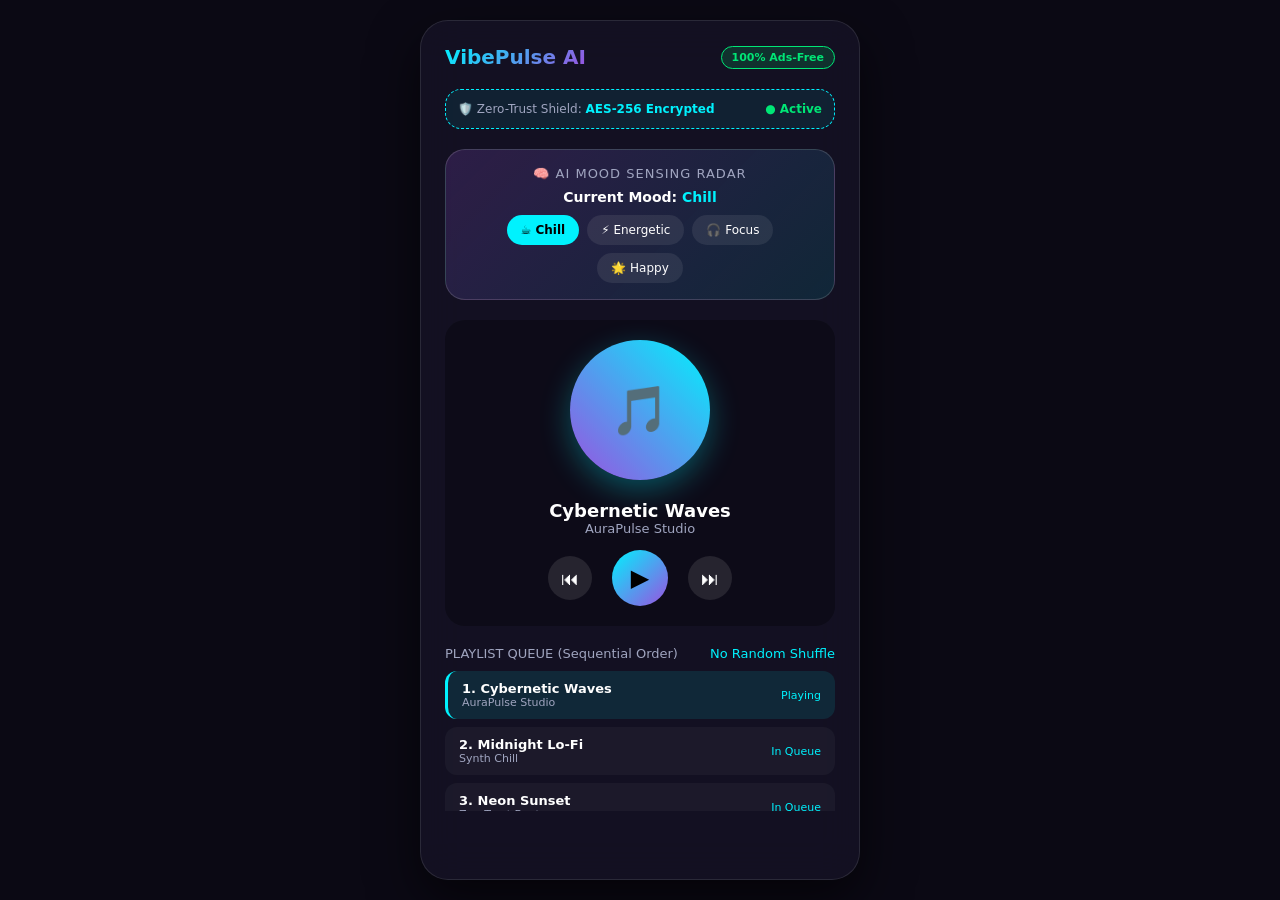
==== 03_vibepulse-ai/index.html @ c76ff44a "Add files via upload" ====
<!DOCTYPE html>
<html lang="en">
<head>
  <meta charset="UTF-8">
  <meta name="viewport" content="width=device-width, initial-scale=1.0">
  <title>VibePulse AI — Secure Ad-Free Music</title>
  <style>
    :root {
      --bg: #0b0914;
      --card-bg: rgba(23, 20, 41, 0.7);
      --primary: #00f2fe;
      --secondary: #9b51e0;
      --text: #ffffff;
      --text-dim: #a0a5c0;
      --accent-green: #00e676;
    }

    * { box-sizing: border-box; margin: 0; padding: 0; font-family: 'Segoe UI', system-ui, sans-serif; }
    body { background: var(--bg); color: var(--text); display: flex; justify-content: center; min-height: 100vh; padding: 20px; }
    
    .app-container {
      width: 100%; max-width: 440px; background: var(--card-bg);
      backdrop-filter: blur(20px); border: 1px solid rgba(255,255,255,0.1);
      border-radius: 28px; padding: 24px; box-shadow: 0 20px 50px rgba(0,0,0,0.6);
      display: flex; flex-direction: column; gap: 20px; position: relative; overflow: hidden;
    }

    .header { display: flex; justify-content: space-between; align-items: center; }
    .brand { font-size: 20px; font-weight: 800; background: linear-gradient(135deg, var(--primary), var(--secondary)); -webkit-background-clip: text; -webkit-text-fill-color: transparent; }
    .badge { background: rgba(0, 230, 118, 0.15); color: var(--accent-green); border: 1px solid var(--accent-green); padding: 4px 10px; border-radius: 12px; font-size: 11px; font-weight: 600; }

    /* Security Dashboard Banner */
    .sec-shield {
      background: rgba(0, 242, 254, 0.08); border: 1px dashed var(--primary);
      border-radius: 16px; padding: 12px; font-size: 12px; color: var(--text-dim);
      display: flex; align-items: center; justify-content: space-between;
    }
    .sec-shield strong { color: var(--primary); }

    /* AI Mood Radar Card */
    .mood-card {
      background: linear-gradient(135deg, rgba(155, 81, 224, 0.2), rgba(0, 242, 254, 0.1));
      border: 1px solid rgba(255,255,255,0.15); border-radius: 20px; padding: 16px; text-align: center;
    }
    .mood-title { font-size: 13px; color: var(--text-dim); margin-bottom: 8px; text-transform: uppercase; letter-spacing: 1px; }
    .mood-selector { display: flex; justify-content: center; gap: 8px; flex-wrap: wrap; margin-top: 10px; }
    .btn-mood {
      background: rgba(255,255,255,0.08); border: none; color: var(--text);
      padding: 8px 14px; border-radius: 20px; font-size: 12px; cursor: pointer; transition: 0.3s;
    }
    .btn-mood:hover, .btn-mood.active { background: var(--primary); color: #000; font-weight: 700; }

    /* Player Visualizer */
    .player-card {
      background: rgba(0,0,0,0.3); border-radius: 20px; padding: 20px;
      display: flex; flex-direction: column; align-items: center; gap: 14px;
    }
    .album-art {
      width: 140px; height: 140px; border-radius: 50%; background: linear-gradient(45deg, var(--secondary), var(--primary));
      box-shadow: 0 10px 30px rgba(0, 242, 254, 0.3); display: flex; align-items: center; justify-content: center; font-size: 48px;
      animation: spin 12s linear infinite paused;
    }
    .album-art.playing { animation-play-state: running; }
    @keyframes spin { 100% { transform: rotate(360deg); } }

    .song-title { font-size: 18px; font-weight: 700; margin-top: 6px; }
    .artist-name { font-size: 13px; color: var(--text-dim); }

    /* Controls */
    .controls { display: flex; align-items: center; gap: 20px; }
    .btn-control {
      background: rgba(255,255,255,0.1); border: none; color: white;
      width: 44px; height: 44px; border-radius: 50%; font-size: 18px; cursor: pointer; display: flex; align-items: center; justify-content: center;
    }
    .btn-play { width: 56px; height: 56px; background: linear-gradient(135deg, var(--primary), var(--secondary)); font-size: 24px; color: #000; font-weight: bold; }

    /* Queue List */
    .queue-section { width: 100%; }
    .queue-header { font-size: 13px; color: var(--text-dim); margin-bottom: 10px; display: flex; justify-content: space-between; }
    .queue-list { display: flex; flex-direction: column; gap: 8px; max-height: 140px; overflow-y: auto; }
    .queue-item {
      display: flex; justify-content: space-between; align-items: center;
      background: rgba(255,255,255,0.04); padding: 10px 14px; border-radius: 12px; font-size: 13px;
    }
    .queue-item.active { border-left: 3px solid var(--primary); background: rgba(0, 242, 254, 0.1); }
  </style>
</head>
<body>

  <div class="app-container">
    <!-- Header -->
    <div class="header">
      <div class="brand">VibePulse AI</div>
      <div class="badge">100% Ads-Free</div>
    </div>

    <!-- Security Shield -->
    <div class="sec-shield">
      <span>🛡️ Zero-Trust Shield: <strong>AES-256 Encrypted</strong></span>
      <span style="color: var(--accent-green); font-weight: bold;">● Active</span>
    </div>

    <!-- AI Mood Detector -->
    <div class="mood-card">
      <div class="mood-title">🧠 AI Mood Sensing Radar</div>
      <div id="mood-status" style="font-size: 14px; font-weight: 600;">Current Mood: <span style="color:var(--primary)">Chill</span></div>
      <div class="mood-selector">
        <button class="btn-mood active" onclick="setMood('Chill', 0)">☕ Chill</button>
        <button class="btn-mood" onclick="setMood('Energetic', 1)">⚡ Energetic</button>
        <button class="btn-mood" onclick="setMood('Focus', 2)">🎧 Focus</button>
        <button class="btn-mood" onclick="setMood('Happy', 3)">🌟 Happy</button>
      </div>
    </div>

    <!-- Audio Player -->
    <div class="player-card">
      <div class="album-art" id="disc">🎵</div>
      <div style="text-align: center;">
        <div class="song-title" id="song-title">Cybernetic Waves</div>
        <div class="artist-name" id="artist-name">AuraPulse Studio</div>
      </div>

      <div class="controls">
        <button class="btn-control" onclick="prevSong()">⏮</button>
        <button class="btn-control btn-play" id="play-btn" onclick="togglePlay()">▶</button>
        <button class="btn-control" onclick="nextSong()">⏭</button>
      </div>
    </div>

    <!-- Sequential Playlist Queue -->
    <div class="queue-section">
      <div class="queue-header">
        <span>PLAYLIST QUEUE (Sequential Order)</span>
        <span style="color: var(--primary)">No Random Shuffle</span>
      </div>
      <div class="queue-list" id="queue-list">
        <!-- Rendered dynamically -->
      </div>
    </div>
  </div>

  <script>
    const playlists = {
      Chill: [
        { title: "Cybernetic Waves", artist: "AuraPulse Studio", audio: "https://www.soundhelix.com/examples/mp3/SoundHelix-Song-1.mp3" },
        { title: "Midnight Lo-Fi", artist: "Synth Chill", audio: "https://www.soundhelix.com/examples/mp3/SoundHelix-Song-2.mp3" },
        { title: "Neon Sunset", artist: "ZeroTrust Beats", audio: "https://www.soundhelix.com/examples/mp3/SoundHelix-Song-3.mp3" }
      ],
      Energetic: [
        { title: "Hyperdrive Pulse", artist: "VibeCrypt EDM", audio: "https://www.soundhelix.com/examples/mp3/SoundHelix-Song-4.mp3" },
        { title: "Cyberpunk Rush", artist: "Overclock", audio: "https://www.soundhelix.com/examples/mp3/SoundHelix-Song-5.mp3" }
      ],
      Focus: [
        { title: "Deep Mindscape", artist: "Alpha Waves", audio: "https://www.soundhelix.com/examples/mp3/SoundHelix-Song-6.mp3" }
      ],
      Happy: [
        { title: "Electric Horizon", artist: "Sun Pulse", audio: "https://www.soundhelix.com/examples/mp3/SoundHelix-Song-7.mp3" }
      ]
    };

    let currentMood = 'Chill';
    let currentIndex = 0;
    let isPlaying = false;
    let audio = new Audio();

    function loadSong(index) {
      const queue = playlists[currentMood];
      if (index >= queue.length) index = 0;
      if (index < 0) index = queue.length - 1;

      currentIndex = index;
      const song = queue[currentIndex];
      document.getElementById('song-title').innerText = song.title;
      document.getElementById('artist-name').innerText = song.artist;
      audio.src = song.audio;

      renderQueue();
    }

    function togglePlay() {
      if (isPlaying) {
        audio.pause();
        document.getElementById('play-btn').innerText = '▶';
        document.getElementById('disc').classList.remove('playing');
      } else {
        audio.play();
        document.getElementById('play-btn').innerText = '⏸';
        document.getElementById('disc').classList.add('playing');
      }
      isPlaying = !isPlaying;
    }

    function nextSong() {
      loadSong(currentIndex + 1);
      if (isPlaying) audio.play();
    }

    function prevSong() {
      loadSong(currentIndex - 1);
      if (isPlaying) audio.play();
    }

    function setMood(mood, btnIndex) {
      currentMood = mood;
      document.getElementById('mood-status').innerHTML = `Current Mood: <span style="color:var(--primary)">${mood}</span>`;
      
      const buttons = document.querySelectorAll('.btn-mood');
      buttons.forEach((btn, i) => btn.classList.toggle('active', i === btnIndex));

      loadSong(0);
      if (isPlaying) audio.play();
    }

    function renderQueue() {
      const queue = playlists[currentMood];
      const container = document.getElementById('queue-list');
      container.innerHTML = queue.map((song, i) => `
        <div class="queue-item ${i === currentIndex ? 'active' : ''}" onclick="loadSong(${i}); if(isPlaying) audio.play();">
          <div>
            <strong>${i + 1}. ${song.title}</strong>
            <div style="font-size:11px; color: var(--text-dim);">${song.artist}</div>
          </div>
          <span style="font-size:11px; color: var(--primary)">${i === currentIndex ? 'Playing' : 'In Queue'}</span>
        </div>
      `).join('');
    }

    // Auto next track when current track finishes (Sequential Order)
    audio.onended = () => nextSong();

    // Initial load
    loadSong(0);
  </script>
</body>
</html>
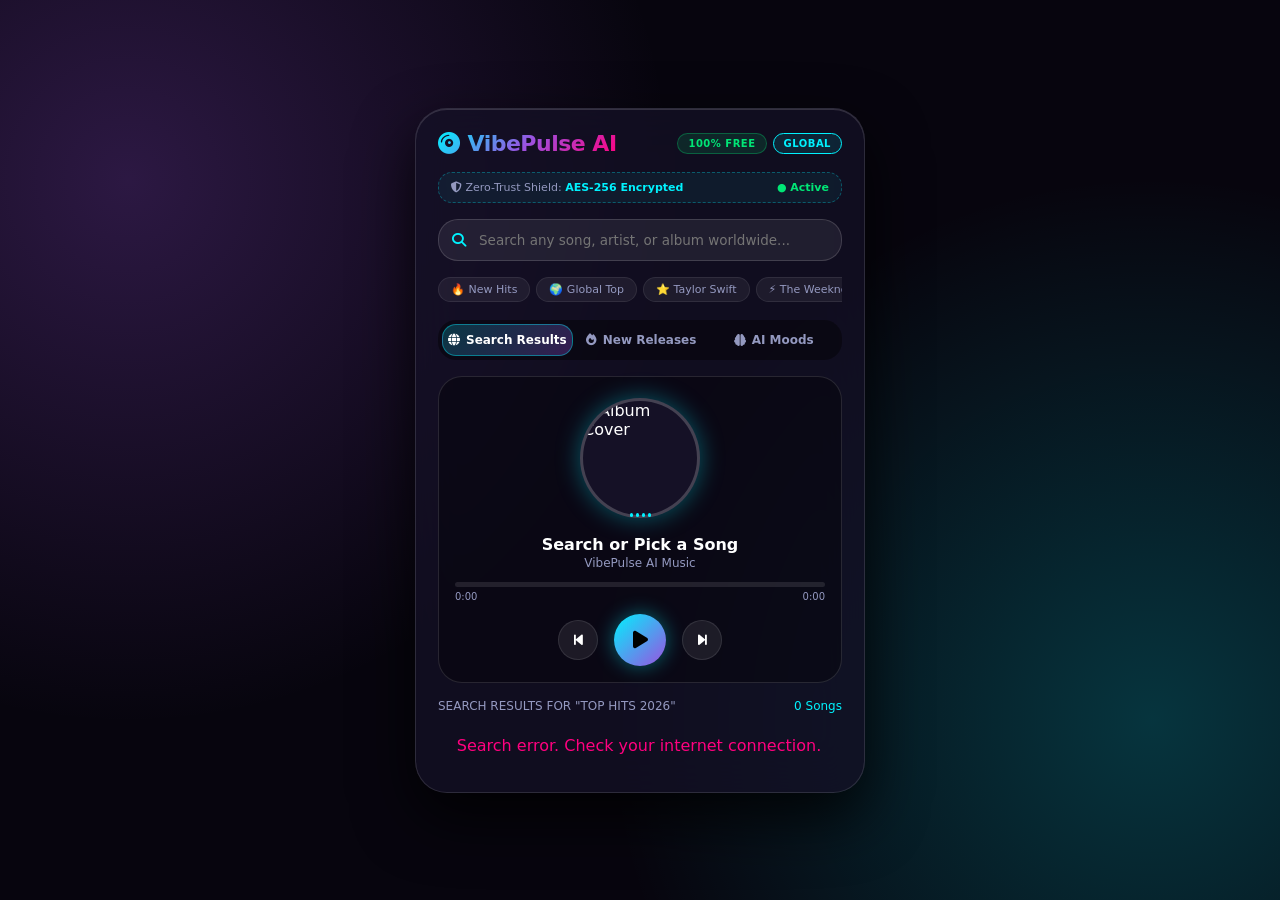
==== commit 10967520: "Add files via upload" ====
--- a/03_vibepulse-ai/index.html
+++ b/03_vibepulse-ai/index.html
@@ -3,86 +3,327 @@
 <head>
   <meta charset="UTF-8">
   <meta name="viewport" content="width=device-width, initial-scale=1.0">
-  <title>VibePulse AI — Secure Ad-Free Music</title>
+  <title>VibePulse AI — Worldwide Music & AI Moods</title>
+  <link rel="manifest" href="/manifest.json" />
+  <!-- FontAwesome Icons -->
+  <link rel="stylesheet" href="https://cdnjs.cloudflare.com/ajax/libs/font-awesome/6.4.0/css/all.min.css">
+  
   <style>
     :root {
-      --bg: #0b0914;
-      --card-bg: rgba(23, 20, 41, 0.7);
+      --bg: #07050e;
+      --card-bg: rgba(20, 16, 38, 0.75);
       --primary: #00f2fe;
       --secondary: #9b51e0;
+      --pink: #ff007f;
       --text: #ffffff;
-      --text-dim: #a0a5c0;
+      --text-dim: #9499c0;
       --accent-green: #00e676;
-    }
-
-    * { box-sizing: border-box; margin: 0; padding: 0; font-family: 'Segoe UI', system-ui, sans-serif; }
-    body { background: var(--bg); color: var(--text); display: flex; justify-content: center; min-height: 100vh; padding: 20px; }
+      --glass-border: rgba(255, 255, 255, 0.12);
+    }
+
+    * { box-sizing: border-box; margin: 0; padding: 0; font-family: 'Segoe UI', system-ui, -apple-system, sans-serif; }
     
+    body {
+      background: var(--bg);
+      background-image: 
+        radial-gradient(circle at 10% 20%, rgba(155, 81, 224, 0.25) 0%, transparent 40%),
+        radial-gradient(circle at 90% 80%, rgba(0, 242, 254, 0.2) 0%, transparent 40%);
+      color: var(--text);
+      display: flex;
+      justify-content: center;
+      align-items: center;
+      min-height: 100vh;
+      padding: 12px;
+    }
+
     .app-container {
-      width: 100%; max-width: 440px; background: var(--card-bg);
-      backdrop-filter: blur(20px); border: 1px solid rgba(255,255,255,0.1);
-      border-radius: 28px; padding: 24px; box-shadow: 0 20px 50px rgba(0,0,0,0.6);
-      display: flex; flex-direction: column; gap: 20px; position: relative; overflow: hidden;
-    }
-
+      width: 100%;
+      max-width: 450px;
+      background: var(--card-bg);
+      backdrop-filter: blur(25px);
+      -webkit-backdrop-filter: blur(25px);
+      border: 1px solid var(--glass-border);
+      border-radius: 32px;
+      padding: 22px;
+      box-shadow: 0 25px 60px rgba(0, 0, 0, 0.8), inset 0 1px 0 rgba(255,255,255,0.15);
+      display: flex;
+      flex-direction: column;
+      gap: 16px;
+      position: relative;
+      overflow: hidden;
+    }
+
+    /* Header */
     .header { display: flex; justify-content: space-between; align-items: center; }
-    .brand { font-size: 20px; font-weight: 800; background: linear-gradient(135deg, var(--primary), var(--secondary)); -webkit-background-clip: text; -webkit-text-fill-color: transparent; }
-    .badge { background: rgba(0, 230, 118, 0.15); color: var(--accent-green); border: 1px solid var(--accent-green); padding: 4px 10px; border-radius: 12px; font-size: 11px; font-weight: 600; }
-
-    /* Security Dashboard Banner */
+    .brand {
+      font-size: 22px;
+      font-weight: 900;
+      letter-spacing: -0.5px;
+      background: linear-gradient(135deg, var(--primary), var(--secondary), var(--pink));
+      -webkit-background-clip: text;
+      -webkit-text-fill-color: transparent;
+      display: flex;
+      align-items: center;
+      gap: 8px;
+    }
+    .badge-container { display: flex; gap: 6px; }
+    .badge {
+      background: rgba(0, 230, 118, 0.12);
+      color: var(--accent-green);
+      border: 1px solid rgba(0, 230, 118, 0.3);
+      padding: 4px 10px;
+      border-radius: 20px;
+      font-size: 10px;
+      font-weight: 700;
+      text-transform: uppercase;
+      letter-spacing: 0.5px;
+    }
+
+    /* Security Banner */
     .sec-shield {
-      background: rgba(0, 242, 254, 0.08); border: 1px dashed var(--primary);
-      border-radius: 16px; padding: 12px; font-size: 12px; color: var(--text-dim);
-      display: flex; align-items: center; justify-content: space-between;
+      background: rgba(0, 242, 254, 0.06);
+      border: 1px dashed rgba(0, 242, 254, 0.3);
+      border-radius: 14px;
+      padding: 8px 12px;
+      font-size: 11px;
+      color: var(--text-dim);
+      display: flex;
+      align-items: center;
+      justify-content: space-between;
     }
     .sec-shield strong { color: var(--primary); }
 
-    /* AI Mood Radar Card */
+    /* SEARCH BAR COMPONENT */
+    .search-box {
+      position: relative;
+      width: 100%;
+      display: flex;
+      align-items: center;
+    }
+    .search-input {
+      width: 100%;
+      background: rgba(255, 255, 255, 0.07);
+      border: 1px solid rgba(255, 255, 255, 0.15);
+      border-radius: 20px;
+      padding: 12px 42px 12px 40px;
+      color: var(--text);
+      font-size: 13.5px;
+      outline: none;
+      transition: all 0.3s ease;
+    }
+    .search-input:focus {
+      background: rgba(255, 255, 255, 0.12);
+      border-color: var(--primary);
+      box-shadow: 0 0 15px rgba(0, 242, 254, 0.3);
+    }
+    .search-icon {
+      position: absolute;
+      left: 14px;
+      color: var(--primary);
+      font-size: 14px;
+    }
+    .clear-icon {
+      position: absolute;
+      right: 14px;
+      color: var(--text-dim);
+      font-size: 14px;
+      cursor: pointer;
+      display: none;
+    }
+    .clear-icon:hover { color: var(--text); }
+
+    /* Search Quick Tags */
+    .quick-tags {
+      display: flex;
+      gap: 6px;
+      overflow-x: auto;
+      scrollbar-width: none;
+      padding-bottom: 2px;
+    }
+    .quick-tags::-webkit-scrollbar { display: none; }
+    .tag-btn {
+      background: rgba(255, 255, 255, 0.06);
+      border: 1px solid rgba(255, 255, 255, 0.08);
+      color: var(--text-dim);
+      padding: 5px 12px;
+      border-radius: 14px;
+      font-size: 11px;
+      white-space: nowrap;
+      cursor: pointer;
+      transition: 0.2s;
+    }
+    .tag-btn:hover { background: var(--secondary); color: white; }
+
+    /* Navigation Tabs */
+    .nav-tabs {
+      display: flex;
+      background: rgba(0, 0, 0, 0.4);
+      border-radius: 18px;
+      padding: 4px;
+      gap: 4px;
+    }
+    .tab-btn {
+      flex: 1;
+      padding: 8px 0;
+      border: none;
+      background: transparent;
+      color: var(--text-dim);
+      font-size: 12px;
+      font-weight: 600;
+      border-radius: 14px;
+      cursor: pointer;
+      transition: 0.3s;
+      display: flex;
+      align-items: center;
+      justify-content: center;
+      gap: 6px;
+    }
+    .tab-btn.active {
+      background: linear-gradient(135deg, rgba(0, 242, 254, 0.2), rgba(155, 81, 224, 0.3));
+      color: var(--text);
+      border: 1px solid rgba(0, 242, 254, 0.4);
+    }
+
+    /* AI Mood Card */
     .mood-card {
-      background: linear-gradient(135deg, rgba(155, 81, 224, 0.2), rgba(0, 242, 254, 0.1));
-      border: 1px solid rgba(255,255,255,0.15); border-radius: 20px; padding: 16px; text-align: center;
-    }
-    .mood-title { font-size: 13px; color: var(--text-dim); margin-bottom: 8px; text-transform: uppercase; letter-spacing: 1px; }
-    .mood-selector { display: flex; justify-content: center; gap: 8px; flex-wrap: wrap; margin-top: 10px; }
+      background: linear-gradient(135deg, rgba(155, 81, 224, 0.15), rgba(0, 242, 254, 0.08));
+      border: 1px solid var(--glass-border);
+      border-radius: 20px;
+      padding: 12px;
+      text-align: center;
+    }
+    .mood-title { font-size: 11px; color: var(--text-dim); margin-bottom: 6px; text-transform: uppercase; letter-spacing: 1px; }
+    .mood-selector { display: flex; justify-content: center; gap: 6px; flex-wrap: wrap; }
     .btn-mood {
-      background: rgba(255,255,255,0.08); border: none; color: var(--text);
-      padding: 8px 14px; border-radius: 20px; font-size: 12px; cursor: pointer; transition: 0.3s;
-    }
-    .btn-mood:hover, .btn-mood.active { background: var(--primary); color: #000; font-weight: 700; }
-
-    /* Player Visualizer */
+      background: rgba(255,255,255,0.06); border: 1px solid rgba(255,255,255,0.08); color: var(--text);
+      padding: 6px 12px; border-radius: 16px; font-size: 11px; cursor: pointer; transition: 0.3s;
+    }
+    .btn-mood.active { background: var(--primary); color: #000; font-weight: 700; box-shadow: 0 0 12px rgba(0, 242, 254, 0.4); }
+
+    /* Player Card GUI */
     .player-card {
-      background: rgba(0,0,0,0.3); border-radius: 20px; padding: 20px;
-      display: flex; flex-direction: column; align-items: center; gap: 14px;
+      background: rgba(0,0,0,0.35);
+      border: 1px solid var(--glass-border);
+      border-radius: 24px;
+      padding: 16px;
+      display: flex;
+      flex-direction: column;
+      align-items: center;
+      gap: 12px;
+      position: relative;
+    }
+    .album-art-container {
+      position: relative;
+      width: 130px;
+      height: 130px;
+      display: flex;
+      align-items: center;
+      justify-content: center;
     }
     .album-art {
-      width: 140px; height: 140px; border-radius: 50%; background: linear-gradient(45deg, var(--secondary), var(--primary));
-      box-shadow: 0 10px 30px rgba(0, 242, 254, 0.3); display: flex; align-items: center; justify-content: center; font-size: 48px;
-      animation: spin 12s linear infinite paused;
+      width: 120px;
+      height: 120px;
+      border-radius: 50%;
+      object-fit: cover;
+      box-shadow: 0 0 25px rgba(0, 242, 254, 0.35);
+      border: 3px solid rgba(255, 255, 255, 0.2);
+      animation: spin 16s linear infinite paused;
+      background: #151126;
     }
     .album-art.playing { animation-play-state: running; }
     @keyframes spin { 100% { transform: rotate(360deg); } }
 
-    .song-title { font-size: 18px; font-weight: 700; margin-top: 6px; }
-    .artist-name { font-size: 13px; color: var(--text-dim); }
+    /* Audio Visualizer Waves */
+    .sound-wave {
+      display: flex;
+      align-items: flex-end;
+      gap: 3px;
+      height: 16px;
+      position: absolute;
+      bottom: 6px;
+    }
+    .bar {
+      width: 3px;
+      background: var(--primary);
+      border-radius: 3px;
+      height: 4px;
+      transition: height 0.2s;
+    }
+    .playing .bar { animation: wave 0.8s ease-in-out infinite alternate; }
+    .playing .bar:nth-child(2) { animation-delay: 0.2s; }
+    .playing .bar:nth-child(3) { animation-delay: 0.4s; }
+    .playing .bar:nth-child(4) { animation-delay: 0.1s; }
+    @keyframes wave { 0% { height: 4px; } 100% { height: 16px; } }
+
+    .song-details { text-align: center; width: 100%; }
+    .song-title { font-size: 16px; font-weight: 700; white-space: nowrap; overflow: hidden; text-overflow: ellipsis; max-width: 320px; margin: 0 auto; }
+    .artist-name { font-size: 12px; color: var(--text-dim); margin-top: 2px; }
+
+    /* Progress Bar (Scrubber) */
+    .progress-container {
+      width: 100%;
+      display: flex;
+      flex-direction: column;
+      gap: 4px;
+    }
+    .progress-bar-bg {
+      width: 100%;
+      height: 5px;
+      background: rgba(255, 255, 255, 0.1);
+      border-radius: 10px;
+      cursor: pointer;
+      position: relative;
+      overflow: hidden;
+    }
+    .progress-bar-fill {
+      height: 100%;
+      width: 0%;
+      background: linear-gradient(90deg, var(--primary), var(--secondary));
+      border-radius: 10px;
+      transition: width 0.1s linear;
+    }
+    .time-stamps {
+      display: flex;
+      justify-content: space-between;
+      font-size: 10px;
+      color: var(--text-dim);
+    }
 
     /* Controls */
-    .controls { display: flex; align-items: center; gap: 20px; }
+    .controls { display: flex; align-items: center; gap: 16px; }
     .btn-control {
-      background: rgba(255,255,255,0.1); border: none; color: white;
-      width: 44px; height: 44px; border-radius: 50%; font-size: 18px; cursor: pointer; display: flex; align-items: center; justify-content: center;
-    }
-    .btn-play { width: 56px; height: 56px; background: linear-gradient(135deg, var(--primary), var(--secondary)); font-size: 24px; color: #000; font-weight: bold; }
-
-    /* Queue List */
-    .queue-section { width: 100%; }
-    .queue-header { font-size: 13px; color: var(--text-dim); margin-bottom: 10px; display: flex; justify-content: space-between; }
-    .queue-list { display: flex; flex-direction: column; gap: 8px; max-height: 140px; overflow-y: auto; }
-    .queue-item {
-      display: flex; justify-content: space-between; align-items: center;
-      background: rgba(255,255,255,0.04); padding: 10px 14px; border-radius: 12px; font-size: 13px;
-    }
-    .queue-item.active { border-left: 3px solid var(--primary); background: rgba(0, 242, 254, 0.1); }
+      background: rgba(255,255,255,0.08); border: 1px solid rgba(255,255,255,0.1); color: white;
+      width: 40px; height: 40px; border-radius: 50%; font-size: 14px; cursor: pointer;
+      display: flex; align-items: center; justify-content: center; transition: 0.2s;
+    }
+    .btn-control:hover { background: rgba(255,255,255,0.2); transform: scale(1.05); }
+    .btn-play {
+      width: 52px; height: 52px;
+      background: linear-gradient(135deg, var(--primary), var(--secondary));
+      font-size: 20px; color: #000; border: none;
+      box-shadow: 0 0 20px rgba(0, 242, 254, 0.4);
+    }
+
+    /* Track List / Search Results */
+    .track-section { width: 100%; }
+    .section-title { font-size: 12px; color: var(--text-dim); margin-bottom: 8px; display: flex; justify-content: space-between; align-items: center; }
+    .track-list { display: flex; flex-direction: column; gap: 8px; max-height: 180px; overflow-y: auto; padding-right: 2px; }
+    .track-list::-webkit-scrollbar { width: 4px; }
+    .track-list::-webkit-scrollbar-thumb { background: rgba(255,255,255,0.2); border-radius: 4px; }
+    
+    .track-item {
+      display: flex; align-items: center; gap: 10px;
+      background: rgba(255,255,255,0.04); border: 1px solid rgba(255,255,255,0.05);
+      padding: 8px 12px; border-radius: 14px; font-size: 12px; cursor: pointer; transition: 0.2s;
+    }
+    .track-item:hover { background: rgba(255,255,255,0.08); border-color: rgba(0, 242, 254, 0.3); }
+    .track-item.active { border-left: 3px solid var(--primary); background: rgba(0, 242, 254, 0.12); }
+    .track-thumb { width: 36px; height: 36px; border-radius: 8px; object-fit: cover; }
+    .track-info { flex: 1; overflow: hidden; }
+    .track-name { font-weight: 600; white-space: nowrap; overflow: hidden; text-overflow: ellipsis; color: var(--text); }
+    .track-artist { font-size: 10px; color: var(--text-dim); white-space: nowrap; overflow: hidden; text-overflow: ellipsis; }
+
+    .loading-spinner { text-align: center; padding: 20px; color: var(--primary); font-size: 13px; }
   </style>
 </head>
 <body>
@@ -90,20 +331,47 @@
   <div class="app-container">
     <!-- Header -->
     <div class="header">
-      <div class="brand">VibePulse AI</div>
-      <div class="badge">100% Ads-Free</div>
-    </div>
-
-    <!-- Security Shield -->
+      <div class="brand">
+        <i class="fa-solid fa-compact-disc fa-spin" style="--fa-animation-duration: 8s;"></i> VibePulse AI
+      </div>
+      <div class="badge-container">
+        <div class="badge">100% Free</div>
+        <div class="badge" style="color: var(--primary); border-color: var(--primary); background: rgba(0,242,254,0.1);">Global</div>
+      </div>
+    </div>
+
+    <!-- Security Banner -->
     <div class="sec-shield">
-      <span>🛡️ Zero-Trust Shield: <strong>AES-256 Encrypted</strong></span>
+      <span><i class="fa-solid fa-shield-halved"></i> Zero-Trust Shield: <strong>AES-256 Encrypted</strong></span>
       <span style="color: var(--accent-green); font-weight: bold;">● Active</span>
     </div>
 
-    <!-- AI Mood Detector -->
-    <div class="mood-card">
-      <div class="mood-title">🧠 AI Mood Sensing Radar</div>
-      <div id="mood-status" style="font-size: 14px; font-weight: 600;">Current Mood: <span style="color:var(--primary)">Chill</span></div>
+    <!-- Live Search Input -->
+    <div class="search-box">
+      <i class="fa-solid fa-magnifying-glass search-icon"></i>
+      <input type="text" id="search-input" class="search-input" placeholder="Search any song, artist, or album worldwide..." onkeyup="handleSearchKey(event)">
+      <i class="fa-solid fa-xmark clear-icon" id="clear-search" onclick="clearSearch()"></i>
+    </div>
+
+    <!-- Quick Tags -->
+    <div class="quick-tags">
+      <button class="tag-btn" onclick="quickSearch('Top Hits 2026')">🔥 New Hits</button>
+      <button class="tag-btn" onclick="quickSearch('Global Billboard Trending')">🌍 Global Top</button>
+      <button class="tag-btn" onclick="quickSearch('Taylor Swift')">⭐ Taylor Swift</button>
+      <button class="tag-btn" onclick="quickSearch('The Weeknd')">⚡ The Weeknd</button>
+      <button class="tag-btn" onclick="quickSearch('Lo-Fi Beats')">🎧 Lo-Fi Chill</button>
+    </div>
+
+    <!-- Nav Tabs -->
+    <div class="nav-tabs">
+      <button class="tab-btn active" id="tab-search" onclick="switchTab('search')"><i class="fa-solid fa-globe"></i> Search Results</button>
+      <button class="tab-btn" id="tab-new" onclick="switchTab('new')"><i class="fa-solid fa-fire"></i> New Releases</button>
+      <button class="tab-btn" id="tab-mood" onclick="switchTab('mood')"><i class="fa-solid fa-brain"></i> AI Moods</button>
+    </div>
+
+    <!-- AI Mood Radar (Shown under AI Moods tab) -->
+    <div class="mood-card" id="mood-card" style="display: none;">
+      <div class="mood-title">AI Mood Radar</div>
       <div class="mood-selector">
         <button class="btn-mood active" onclick="setMood('Chill', 0)">☕ Chill</button>
         <button class="btn-mood" onclick="setMood('Energetic', 1)">⚡ Energetic</button>
@@ -112,124 +380,282 @@
       </div>
     </div>
 
-    <!-- Audio Player -->
+    <!-- Audio Player GUI -->
     <div class="player-card">
-      <div class="album-art" id="disc">🎵</div>
-      <div style="text-align: center;">
-        <div class="song-title" id="song-title">Cybernetic Waves</div>
-        <div class="artist-name" id="artist-name">AuraPulse Studio</div>
-      </div>
-
+      <div class="album-art-container">
+        <img src="https://cdn-icons-png.flaticon.com/512/3844/3844724.png" id="album-cover" class="album-art" alt="Album Cover">
+        <div class="sound-wave" id="visualizer">
+          <div class="bar"></div>
+          <div class="bar"></div>
+          <div class="bar"></div>
+          <div class="bar"></div>
+        </div>
+      </div>
+
+      <div class="song-details">
+        <div class="song-title" id="song-title">Search or Pick a Song</div>
+        <div class="artist-name" id="artist-name">VibePulse AI Music</div>
+      </div>
+
+      <!-- Scrubber -->
+      <div class="progress-container">
+        <div class="progress-bar-bg" onclick="seekAudio(event)">
+          <div class="progress-bar-fill" id="progress-fill"></div>
+        </div>
+        <div class="time-stamps">
+          <span id="current-time">0:00</span>
+          <span id="total-duration">0:00</span>
+        </div>
+      </div>
+
+      <!-- Control Buttons -->
       <div class="controls">
-        <button class="btn-control" onclick="prevSong()">⏮</button>
-        <button class="btn-control btn-play" id="play-btn" onclick="togglePlay()">▶</button>
-        <button class="btn-control" onclick="nextSong()">⏭</button>
-      </div>
-    </div>
-
-    <!-- Sequential Playlist Queue -->
-    <div class="queue-section">
-      <div class="queue-header">
-        <span>PLAYLIST QUEUE (Sequential Order)</span>
-        <span style="color: var(--primary)">No Random Shuffle</span>
-      </div>
-      <div class="queue-list" id="queue-list">
-        <!-- Rendered dynamically -->
-      </div>
-    </div>
+        <button class="btn-control" onclick="prevSong()"><i class="fa-solid fa-backward-step"></i></button>
+        <button class="btn-control btn-play" id="play-btn" onclick="togglePlay()"><i class="fa-solid fa-play"></i></button>
+        <button class="btn-control" onclick="nextSong()"><i class="fa-solid fa-forward-step"></i></button>
+      </div>
+    </div>
+
+    <!-- Results / Playlist Queue -->
+    <div class="track-section">
+      <div class="section-title">
+        <span id="list-heading">NOW PLAYING QUEUE</span>
+        <span style="color: var(--primary);" id="track-count">0 Songs</span>
+      </div>
+      <div class="track-list" id="track-list">
+        <!-- Dynamically rendered -->
+      </div>
+    </div>
+
   </div>
 
   <script>
-    const playlists = {
-      Chill: [
-        { title: "Cybernetic Waves", artist: "AuraPulse Studio", audio: "https://www.soundhelix.com/examples/mp3/SoundHelix-Song-1.mp3" },
-        { title: "Midnight Lo-Fi", artist: "Synth Chill", audio: "https://www.soundhelix.com/examples/mp3/SoundHelix-Song-2.mp3" },
-        { title: "Neon Sunset", artist: "ZeroTrust Beats", audio: "https://www.soundhelix.com/examples/mp3/SoundHelix-Song-3.mp3" }
-      ],
-      Energetic: [
-        { title: "Hyperdrive Pulse", artist: "VibeCrypt EDM", audio: "https://www.soundhelix.com/examples/mp3/SoundHelix-Song-4.mp3" },
-        { title: "Cyberpunk Rush", artist: "Overclock", audio: "https://www.soundhelix.com/examples/mp3/SoundHelix-Song-5.mp3" }
-      ],
-      Focus: [
-        { title: "Deep Mindscape", artist: "Alpha Waves", audio: "https://www.soundhelix.com/examples/mp3/SoundHelix-Song-6.mp3" }
-      ],
-      Happy: [
-        { title: "Electric Horizon", artist: "Sun Pulse", audio: "https://www.soundhelix.com/examples/mp3/SoundHelix-Song-7.mp3" }
-      ]
-    };
-
-    let currentMood = 'Chill';
+    // State management
+    let activeTab = 'search';
+    let currentSongs = [];
     let currentIndex = 0;
     let isPlaying = false;
     let audio = new Audio();
-
-    function loadSong(index) {
-      const queue = playlists[currentMood];
-      if (index >= queue.length) index = 0;
-      if (index < 0) index = queue.length - 1;
+    let searchTimeout = null;
+
+    // Default Mood Playlists
+    const moodPlaylists = {
+      Chill: [
+        { title: "Cybernetic Waves", artist: "AuraPulse Studio", audio: "https://www.soundhelix.com/examples/mp3/SoundHelix-Song-1.mp3", cover: "https://images.unsplash.com/photo-1518709268805-4e9042af9f23?w=300&q=80" },
+        { title: "Midnight Lo-Fi", artist: "Synth Chill", audio: "https://www.soundhelix.com/examples/mp3/SoundHelix-Song-2.mp3", cover: "https://images.unsplash.com/photo-1511671782779-c97d3d27a1d4?w=300&q=80" }
+      ],
+      Energetic: [
+        { title: "Hyperdrive Pulse", artist: "VibeCrypt EDM", audio: "https://www.soundhelix.com/examples/mp3/SoundHelix-Song-4.mp3", cover: "https://images.unsplash.com/photo-1470225620780-dba8ba36b745?w=300&q=80" }
+      ],
+      Focus: [
+        { title: "Deep Mindscape", artist: "Alpha Waves", audio: "https://www.soundhelix.com/examples/mp3/SoundHelix-Song-6.mp3", cover: "https://images.unsplash.com/photo-1508700115892-45ecd05ae2ad?w=300&q=80" }
+      ],
+      Happy: [
+        { title: "Electric Horizon", artist: "Sun Pulse", audio: "https://www.soundhelix.com/examples/mp3/SoundHelix-Song-7.mp3", cover: "https://images.unsplash.com/photo-1492684223066-81342ee5ff30?w=300&q=80" }
+      ]
+    };
+
+    // Global Worldwide Song Search Function via iTunes & JioSaavn APIs
+    async function searchGlobalSongs(query) {
+      if (!query || query.trim() === '') return;
+      
+      const container = document.getElementById('track-list');
+      container.innerHTML = `<div class="loading-spinner"><i class="fa-solid fa-spinner fa-spin"></i> Searching songs around the world...</div>`;
+      document.getElementById('list-heading').innerText = `SEARCH RESULTS FOR "${query.toUpperCase()}"`;
+
+      try {
+        // Fetch from iTunes API (Worldwide music catalog)
+        const response = await fetch(`https://itunes.apple.com/search?term=${encodeURIComponent(query)}&entity=song&limit=25`);
+        const data = await response.json();
+
+        if (data.results && data.results.length > 0) {
+          currentSongs = data.results.map(item => ({
+            title: item.trackName,
+            artist: item.artistName,
+            audio: item.previewUrl,
+            cover: item.artworkUrl100.replace('100x100bb', '400x400bb')
+          }));
+
+          renderTrackList();
+          loadSong(0, false);
+        } else {
+          container.innerHTML = `<div style="text-align:center; color: var(--text-dim); padding: 15px;">No songs found. Try another search!</div>`;
+        }
+      } catch (err) {
+        console.error("Search API error:", err);
+        container.innerHTML = `<div style="text-align:center; color: var(--pink); padding: 15px;">Search error. Check your internet connection.</div>`;
+      }
+    }
+
+    // Fetch Newly Released Worldwide Songs
+    async function fetchNewReleases() {
+      document.getElementById('list-heading').innerText = "🔥 NEWLY RELEASED WORLDWIDE HITS";
+      searchGlobalSongs("2026 Top Hits New Release");
+    }
+
+    function handleSearchKey(e) {
+      const input = document.getElementById('search-input');
+      document.getElementById('clear-search').style.display = input.value ? 'block' : 'none';
+
+      clearTimeout(searchTimeout);
+      if (e.key === 'Enter') {
+        switchTab('search');
+        searchGlobalSongs(input.value);
+      } else {
+        searchTimeout = setTimeout(() => {
+          if (input.value.length >= 3) {
+            switchTab('search');
+            searchGlobalSongs(input.value);
+          }
+        }, 600);
+      }
+    }
+
+    function quickSearch(tag) {
+      document.getElementById('search-input').value = tag;
+      document.getElementById('clear-search').style.display = 'block';
+      switchTab('search');
+      searchGlobalSongs(tag);
+    }
+
+    function clearSearch() {
+      document.getElementById('search-input').value = '';
+      document.getElementById('clear-search').style.display = 'none';
+    }
+
+    function switchTab(tab) {
+      activeTab = tab;
+      document.querySelectorAll('.tab-btn').forEach(btn => btn.classList.remove('active'));
+      document.getElementById(`tab-${tab}`).classList.add('active');
+
+      const moodCard = document.getElementById('mood-card');
+      if (tab === 'mood') {
+        moodCard.style.display = 'block';
+        setMood('Chill', 0);
+      } else {
+        moodCard.style.display = 'none';
+        if (tab === 'new') {
+          fetchNewReleases();
+        }
+      }
+    }
+
+    function setMood(mood, btnIndex) {
+      document.querySelectorAll('.btn-mood').forEach((btn, i) => btn.classList.toggle('active', i === btnIndex));
+      document.getElementById('list-heading').innerText = `AI MOOD: ${mood.toUpperCase()} QUEUE`;
+      currentSongs = moodPlaylists[mood];
+      renderTrackList();
+      loadSong(0, false);
+    }
+
+    function loadSong(index, autoPlay = true) {
+      if (currentSongs.length === 0) return;
+      if (index >= currentSongs.length) index = 0;
+      if (index < 0) index = currentSongs.length - 1;
 
       currentIndex = index;
-      const song = queue[currentIndex];
+      const song = currentSongs[currentIndex];
+
       document.getElementById('song-title').innerText = song.title;
       document.getElementById('artist-name').innerText = song.artist;
+      document.getElementById('album-cover').src = song.cover || "https://cdn-icons-png.flaticon.com/512/3844/3844724.png";
+      
       audio.src = song.audio;
-
-      renderQueue();
+      
+      renderTrackList();
+
+      if (autoPlay) {
+        audio.play().then(() => {
+          isPlaying = true;
+          updatePlayStateUI();
+        }).catch(err => console.log("Autoplay blocked:", err));
+      }
     }
 
     function togglePlay() {
+      if (currentSongs.length === 0) return;
       if (isPlaying) {
         audio.pause();
-        document.getElementById('play-btn').innerText = '▶';
-        document.getElementById('disc').classList.remove('playing');
+        isPlaying = false;
       } else {
-        audio.play();
-        document.getElementById('play-btn').innerText = '⏸';
-        document.getElementById('disc').classList.add('playing');
-      }
-      isPlaying = !isPlaying;
+        audio.play().then(() => {
+          isPlaying = true;
+        }).catch(err => console.log("Play error:", err));
+      }
+      updatePlayStateUI();
+    }
+
+    function updatePlayStateUI() {
+      const playBtn = document.getElementById('play-btn');
+      const cover = document.getElementById('album-cover');
+      const visualizer = document.getElementById('visualizer');
+
+      if (isPlaying) {
+        playBtn.innerHTML = `<i class="fa-solid fa-pause"></i>`;
+        cover.classList.add('playing');
+        visualizer.classList.add('playing');
+      } else {
+        playBtn.innerHTML = `<i class="fa-solid fa-play"></i>`;
+        cover.classList.remove('playing');
+        visualizer.classList.remove('playing');
+      }
     }
 
     function nextSong() {
-      loadSong(currentIndex + 1);
-      if (isPlaying) audio.play();
+      loadSong(currentIndex + 1, true);
     }
 
     function prevSong() {
-      loadSong(currentIndex - 1);
-      if (isPlaying) audio.play();
-    }
-
-    function setMood(mood, btnIndex) {
-      currentMood = mood;
-      document.getElementById('mood-status').innerHTML = `Current Mood: <span style="color:var(--primary)">${mood}</span>`;
-      
-      const buttons = document.querySelectorAll('.btn-mood');
-      buttons.forEach((btn, i) => btn.classList.toggle('active', i === btnIndex));
-
-      loadSong(0);
-      if (isPlaying) audio.play();
-    }
-
-    function renderQueue() {
-      const queue = playlists[currentMood];
-      const container = document.getElementById('queue-list');
-      container.innerHTML = queue.map((song, i) => `
-        <div class="queue-item ${i === currentIndex ? 'active' : ''}" onclick="loadSong(${i}); if(isPlaying) audio.play();">
-          <div>
-            <strong>${i + 1}. ${song.title}</strong>
-            <div style="font-size:11px; color: var(--text-dim);">${song.artist}</div>
+      loadSong(currentIndex - 1, true);
+    }
+
+    function renderTrackList() {
+      const container = document.getElementById('track-list');
+      document.getElementById('track-count').innerText = `${currentSongs.length} Songs`;
+
+      container.innerHTML = currentSongs.map((song, i) => `
+        <div class="track-item ${i === currentIndex ? 'active' : ''}" onclick="loadSong(${i}, true)">
+          <img src="${song.cover}" class="track-thumb" alt="art">
+          <div class="track-info">
+            <div class="track-name">${song.title}</div>
+            <div class="track-artist">${song.artist}</div>
           </div>
-          <span style="font-size:11px; color: var(--primary)">${i === currentIndex ? 'Playing' : 'In Queue'}</span>
+          <i class="fa-solid ${i === currentIndex && isPlaying ? 'fa-pause' : 'fa-play'}" style="color: var(--primary);"></i>
         </div>
       `).join('');
     }
 
-    // Auto next track when current track finishes (Sequential Order)
+    // Progress Bar Scrubber
+    audio.ontimeupdate = () => {
+      if (audio.duration) {
+        const pct = (audio.currentTime / audio.duration) * 100;
+        document.getElementById('progress-fill').style.width = `${pct}%`;
+        document.getElementById('current-time').innerText = formatTime(audio.currentTime);
+        document.getElementById('total-duration').innerText = formatTime(audio.duration);
+      }
+    };
+
+    function seekAudio(e) {
+      const bg = e.currentTarget;
+      const rect = bg.getBoundingClientRect();
+      const clickX = e.clientX - rect.left;
+      const width = rect.width;
+      if (audio.duration) {
+        audio.currentTime = (clickX / width) * audio.duration;
+      }
+    }
+
+    function formatTime(secs) {
+      const m = Math.floor(secs / 60);
+      const s = Math.floor(secs % 60);
+      return `${m}:${s < 10 ? '0' : ''}${s}`;
+    }
+
+    // Auto next track when current song finishes
     audio.onended = () => nextSong();
 
-    // Initial load
-    loadSong(0);
+    // Initial Load - Trending Music
+    searchGlobalSongs("Top Hits 2026");
   </script>
 </body>
 </html>
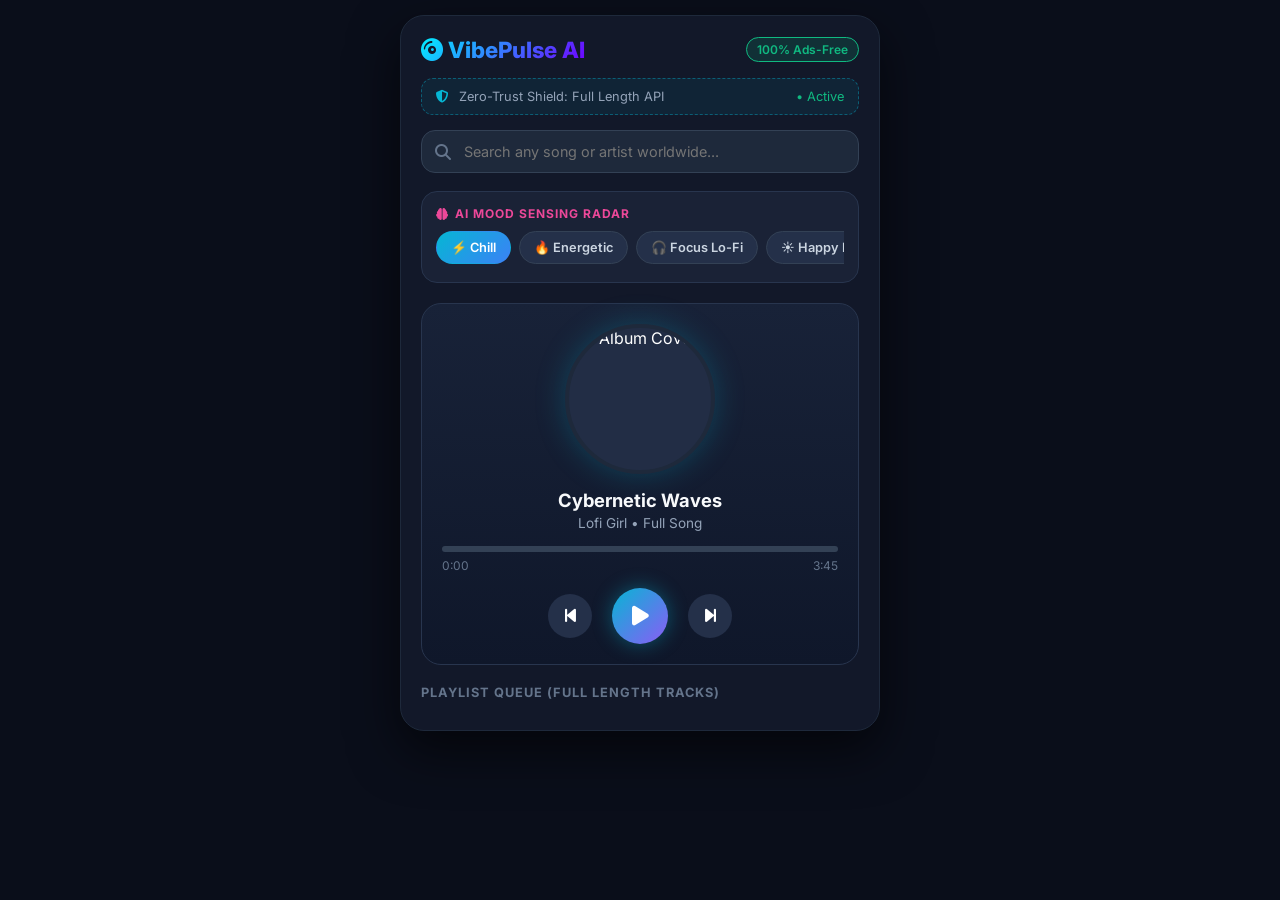
==== commit 9a81bf98: "Update index.html" ====
--- a/03_vibepulse-ai/index.html
+++ b/03_vibepulse-ai/index.html
@@ -1,329 +1,81 @@
 <!DOCTYPE html>
 <html lang="en">
 <head>
-  <meta charset="UTF-8">
-  <meta name="viewport" content="width=device-width, initial-scale=1.0">
-  <title>VibePulse AI — Worldwide Music & AI Moods</title>
+  <meta charset="UTF-8" />
+  <meta name="viewport" content="width=device-width, initial-scale=1.0, maximum-scale=1.0, user-scalable=no" />
+  <title>VibePulse AI - Unlimited Full-Length Music</title>
+  
+  <!-- Web App Manifest Link -->
   <link rel="manifest" href="/manifest.json" />
-  <!-- FontAwesome Icons -->
-  <link rel="stylesheet" href="https://cdnjs.cloudflare.com/ajax/libs/font-awesome/6.4.0/css/all.min.css">
+  <meta name="theme-color" content="#0a0e1a" />
   
+  <!-- FontAwesome & Google Fonts -->
+  <link rel="stylesheet" href="https://cdnjs.cloudflare.com/ajax/libs/font-awesome/6.4.0/css/all.min.css" />
+  <link href="https://fonts.googleapis.com/css2?family=Inter:wght@300;400;600;700;800&display=swap" rel="stylesheet" />
+
   <style>
-    :root {
-      --bg: #07050e;
-      --card-bg: rgba(20, 16, 38, 0.75);
-      --primary: #00f2fe;
-      --secondary: #9b51e0;
-      --pink: #ff007f;
-      --text: #ffffff;
-      --text-dim: #9499c0;
-      --accent-green: #00e676;
-      --glass-border: rgba(255, 255, 255, 0.12);
-    }
-
-    * { box-sizing: border-box; margin: 0; padding: 0; font-family: 'Segoe UI', system-ui, -apple-system, sans-serif; }
+    * { box-sizing: border-box; margin: 0; padding: 0; font-family: 'Inter', sans-serif; }
+    body { background-color: #0a0e1a; color: #ffffff; min-height: 100vh; display: flex; justify-content: center; align-items: flex-start; padding: 15px; }
     
-    body {
-      background: var(--bg);
-      background-image: 
-        radial-gradient(circle at 10% 20%, rgba(155, 81, 224, 0.25) 0%, transparent 40%),
-        radial-gradient(circle at 90% 80%, rgba(0, 242, 254, 0.2) 0%, transparent 40%);
-      color: var(--text);
-      display: flex;
-      justify-content: center;
-      align-items: center;
-      min-height: 100vh;
-      padding: 12px;
-    }
-
-    .app-container {
-      width: 100%;
-      max-width: 450px;
-      background: var(--card-bg);
-      backdrop-filter: blur(25px);
-      -webkit-backdrop-filter: blur(25px);
-      border: 1px solid var(--glass-border);
-      border-radius: 32px;
-      padding: 22px;
-      box-shadow: 0 25px 60px rgba(0, 0, 0, 0.8), inset 0 1px 0 rgba(255,255,255,0.15);
-      display: flex;
-      flex-direction: column;
-      gap: 16px;
-      position: relative;
-      overflow: hidden;
-    }
+    .app-container { width: 100%; max-width: 480px; background: #121829; border-radius: 24px; padding: 20px; border: 1px solid #1e293b; box-shadow: 0 20px 50px rgba(0,0,0,0.6); }
 
     /* Header */
-    .header { display: flex; justify-content: space-between; align-items: center; }
-    .brand {
-      font-size: 22px;
-      font-weight: 900;
-      letter-spacing: -0.5px;
-      background: linear-gradient(135deg, var(--primary), var(--secondary), var(--pink));
-      -webkit-background-clip: text;
-      -webkit-text-fill-color: transparent;
-      display: flex;
-      align-items: center;
-      gap: 8px;
-    }
-    .badge-container { display: flex; gap: 6px; }
-    .badge {
-      background: rgba(0, 230, 118, 0.12);
-      color: var(--accent-green);
-      border: 1px solid rgba(0, 230, 118, 0.3);
-      padding: 4px 10px;
-      border-radius: 20px;
-      font-size: 10px;
-      font-weight: 700;
-      text-transform: uppercase;
-      letter-spacing: 0.5px;
-    }
-
-    /* Security Banner */
-    .sec-shield {
-      background: rgba(0, 242, 254, 0.06);
-      border: 1px dashed rgba(0, 242, 254, 0.3);
-      border-radius: 14px;
-      padding: 8px 12px;
-      font-size: 11px;
-      color: var(--text-dim);
-      display: flex;
-      align-items: center;
-      justify-content: space-between;
-    }
-    .sec-shield strong { color: var(--primary); }
-
-    /* SEARCH BAR COMPONENT */
-    .search-box {
-      position: relative;
-      width: 100%;
-      display: flex;
-      align-items: center;
-    }
-    .search-input {
-      width: 100%;
-      background: rgba(255, 255, 255, 0.07);
-      border: 1px solid rgba(255, 255, 255, 0.15);
-      border-radius: 20px;
-      padding: 12px 42px 12px 40px;
-      color: var(--text);
-      font-size: 13.5px;
-      outline: none;
-      transition: all 0.3s ease;
-    }
-    .search-input:focus {
-      background: rgba(255, 255, 255, 0.12);
-      border-color: var(--primary);
-      box-shadow: 0 0 15px rgba(0, 242, 254, 0.3);
-    }
-    .search-icon {
-      position: absolute;
-      left: 14px;
-      color: var(--primary);
-      font-size: 14px;
-    }
-    .clear-icon {
-      position: absolute;
-      right: 14px;
-      color: var(--text-dim);
-      font-size: 14px;
-      cursor: pointer;
-      display: none;
-    }
-    .clear-icon:hover { color: var(--text); }
-
-    /* Search Quick Tags */
-    .quick-tags {
-      display: flex;
-      gap: 6px;
-      overflow-x: auto;
-      scrollbar-width: none;
-      padding-bottom: 2px;
-    }
-    .quick-tags::-webkit-scrollbar { display: none; }
-    .tag-btn {
-      background: rgba(255, 255, 255, 0.06);
-      border: 1px solid rgba(255, 255, 255, 0.08);
-      color: var(--text-dim);
-      padding: 5px 12px;
-      border-radius: 14px;
-      font-size: 11px;
-      white-space: nowrap;
-      cursor: pointer;
-      transition: 0.2s;
-    }
-    .tag-btn:hover { background: var(--secondary); color: white; }
-
-    /* Navigation Tabs */
-    .nav-tabs {
-      display: flex;
-      background: rgba(0, 0, 0, 0.4);
-      border-radius: 18px;
-      padding: 4px;
-      gap: 4px;
-    }
-    .tab-btn {
-      flex: 1;
-      padding: 8px 0;
-      border: none;
-      background: transparent;
-      color: var(--text-dim);
-      font-size: 12px;
-      font-weight: 600;
-      border-radius: 14px;
-      cursor: pointer;
-      transition: 0.3s;
-      display: flex;
-      align-items: center;
-      justify-content: center;
-      gap: 6px;
-    }
-    .tab-btn.active {
-      background: linear-gradient(135deg, rgba(0, 242, 254, 0.2), rgba(155, 81, 224, 0.3));
-      color: var(--text);
-      border: 1px solid rgba(0, 242, 254, 0.4);
-    }
-
-    /* AI Mood Card */
-    .mood-card {
-      background: linear-gradient(135deg, rgba(155, 81, 224, 0.15), rgba(0, 242, 254, 0.08));
-      border: 1px solid var(--glass-border);
-      border-radius: 20px;
-      padding: 12px;
-      text-align: center;
-    }
-    .mood-title { font-size: 11px; color: var(--text-dim); margin-bottom: 6px; text-transform: uppercase; letter-spacing: 1px; }
-    .mood-selector { display: flex; justify-content: center; gap: 6px; flex-wrap: wrap; }
-    .btn-mood {
-      background: rgba(255,255,255,0.06); border: 1px solid rgba(255,255,255,0.08); color: var(--text);
-      padding: 6px 12px; border-radius: 16px; font-size: 11px; cursor: pointer; transition: 0.3s;
-    }
-    .btn-mood.active { background: var(--primary); color: #000; font-weight: 700; box-shadow: 0 0 12px rgba(0, 242, 254, 0.4); }
-
-    /* Player Card GUI */
-    .player-card {
-      background: rgba(0,0,0,0.35);
-      border: 1px solid var(--glass-border);
-      border-radius: 24px;
-      padding: 16px;
-      display: flex;
-      flex-direction: column;
-      align-items: center;
-      gap: 12px;
-      position: relative;
-    }
-    .album-art-container {
-      position: relative;
-      width: 130px;
-      height: 130px;
-      display: flex;
-      align-items: center;
-      justify-content: center;
-    }
-    .album-art {
-      width: 120px;
-      height: 120px;
-      border-radius: 50%;
-      object-fit: cover;
-      box-shadow: 0 0 25px rgba(0, 242, 254, 0.35);
-      border: 3px solid rgba(255, 255, 255, 0.2);
-      animation: spin 16s linear infinite paused;
-      background: #151126;
-    }
-    .album-art.playing { animation-play-state: running; }
+    .header { display: flex; justify-content: space-between; align-items: center; margin-bottom: 15px; }
+    .logo { font-size: 1.4rem; font-weight: 800; background: linear-gradient(135deg, #00f0ff, #7000ff); -webkit-background-clip: text; -webkit-text-fill-color: transparent; }
+    .badge { background: rgba(16, 185, 129, 0.15); color: #10b981; border: 1px solid #10b981; padding: 4px 10px; border-radius: 20px; font-size: 0.75rem; font-weight: 600; }
+
+    /* Shield Bar */
+    .shield-bar { background: rgba(6, 182, 212, 0.08); border: 1px dashed rgba(6, 182, 212, 0.4); border-radius: 12px; padding: 10px 14px; display: flex; justify-content: space-between; align-items: center; font-size: 0.8rem; color: #94a3b8; margin-bottom: 15px; }
+    .shield-bar i { color: #06b6d4; margin-right: 6px; }
+
+    /* Search Bar */
+    .search-box { position: relative; margin-bottom: 18px; }
+    .search-box input { width: 100%; padding: 12px 16px 12px 42px; background: #1e293b; border: 1px solid #334155; border-radius: 14px; color: #fff; font-size: 0.9rem; outline: none; transition: 0.3s; }
+    .search-box input:focus { border-color: #06b6d4; box-shadow: 0 0 12px rgba(6, 182, 212, 0.3); }
+    .search-box i { position: absolute; left: 14px; top: 50%; transform: translateY(-50%); color: #64748b; }
+
+    /* AI Mood Radar */
+    .mood-radar { background: #1a2236; border-radius: 16px; padding: 14px; margin-bottom: 20px; border: 1px solid #28354e; }
+    .mood-title { font-size: 0.75rem; font-weight: 700; color: #ec4899; text-transform: uppercase; letter-spacing: 1px; margin-bottom: 10px; display: flex; align-items: center; gap: 6px; }
+    .mood-buttons { display: flex; gap: 8px; overflow-x: auto; padding-bottom: 4px; scrollbar-width: none; }
+    .mood-btn { background: #243049; border: 1px solid #334155; color: #cbd5e1; padding: 8px 14px; border-radius: 20px; font-size: 0.8rem; font-weight: 600; cursor: pointer; white-space: nowrap; transition: 0.2s; }
+    .mood-btn.active, .mood-btn:hover { background: linear-gradient(135deg, #06b6d4, #3b82f6); color: #fff; border-color: transparent; }
+
+    /* Main Player Card */
+    .player-card { background: linear-gradient(180deg, #182238 0%, #0f172a 100%); border-radius: 20px; padding: 20px; text-align: center; border: 1px solid #28354e; margin-bottom: 20px; position: relative; }
+    .album-art { width: 150px; height: 150px; border-radius: 50%; margin: 0 auto 15px; background: #222d45; display: flex; justify-content: center; align-items: center; box-shadow: 0 0 30px rgba(6, 182, 212, 0.25); border: 4px solid #1e293b; overflow: hidden; position: relative; }
+    .album-art img { width: 100%; height: 100%; object-fit: cover; }
+    .playing .album-art { animation: spin 18s linear infinite; }
     @keyframes spin { 100% { transform: rotate(360deg); } }
 
-    /* Audio Visualizer Waves */
-    .sound-wave {
-      display: flex;
-      align-items: flex-end;
-      gap: 3px;
-      height: 16px;
-      position: absolute;
-      bottom: 6px;
-    }
-    .bar {
-      width: 3px;
-      background: var(--primary);
-      border-radius: 3px;
-      height: 4px;
-      transition: height 0.2s;
-    }
-    .playing .bar { animation: wave 0.8s ease-in-out infinite alternate; }
-    .playing .bar:nth-child(2) { animation-delay: 0.2s; }
-    .playing .bar:nth-child(3) { animation-delay: 0.4s; }
-    .playing .bar:nth-child(4) { animation-delay: 0.1s; }
-    @keyframes wave { 0% { height: 4px; } 100% { height: 16px; } }
-
-    .song-details { text-align: center; width: 100%; }
-    .song-title { font-size: 16px; font-weight: 700; white-space: nowrap; overflow: hidden; text-overflow: ellipsis; max-width: 320px; margin: 0 auto; }
-    .artist-name { font-size: 12px; color: var(--text-dim); margin-top: 2px; }
-
-    /* Progress Bar (Scrubber) */
-    .progress-container {
-      width: 100%;
-      display: flex;
-      flex-direction: column;
-      gap: 4px;
-    }
-    .progress-bar-bg {
-      width: 100%;
-      height: 5px;
-      background: rgba(255, 255, 255, 0.1);
-      border-radius: 10px;
-      cursor: pointer;
-      position: relative;
-      overflow: hidden;
-    }
-    .progress-bar-fill {
-      height: 100%;
-      width: 0%;
-      background: linear-gradient(90deg, var(--primary), var(--secondary));
-      border-radius: 10px;
-      transition: width 0.1s linear;
-    }
-    .time-stamps {
-      display: flex;
-      justify-content: space-between;
-      font-size: 10px;
-      color: var(--text-dim);
-    }
-
-    /* Controls */
-    .controls { display: flex; align-items: center; gap: 16px; }
-    .btn-control {
-      background: rgba(255,255,255,0.08); border: 1px solid rgba(255,255,255,0.1); color: white;
-      width: 40px; height: 40px; border-radius: 50%; font-size: 14px; cursor: pointer;
-      display: flex; align-items: center; justify-content: center; transition: 0.2s;
-    }
-    .btn-control:hover { background: rgba(255,255,255,0.2); transform: scale(1.05); }
-    .btn-play {
-      width: 52px; height: 52px;
-      background: linear-gradient(135deg, var(--primary), var(--secondary));
-      font-size: 20px; color: #000; border: none;
-      box-shadow: 0 0 20px rgba(0, 242, 254, 0.4);
-    }
-
-    /* Track List / Search Results */
-    .track-section { width: 100%; }
-    .section-title { font-size: 12px; color: var(--text-dim); margin-bottom: 8px; display: flex; justify-content: space-between; align-items: center; }
-    .track-list { display: flex; flex-direction: column; gap: 8px; max-height: 180px; overflow-y: auto; padding-right: 2px; }
-    .track-list::-webkit-scrollbar { width: 4px; }
-    .track-list::-webkit-scrollbar-thumb { background: rgba(255,255,255,0.2); border-radius: 4px; }
-    
-    .track-item {
-      display: flex; align-items: center; gap: 10px;
-      background: rgba(255,255,255,0.04); border: 1px solid rgba(255,255,255,0.05);
-      padding: 8px 12px; border-radius: 14px; font-size: 12px; cursor: pointer; transition: 0.2s;
-    }
-    .track-item:hover { background: rgba(255,255,255,0.08); border-color: rgba(0, 242, 254, 0.3); }
-    .track-item.active { border-left: 3px solid var(--primary); background: rgba(0, 242, 254, 0.12); }
-    .track-thumb { width: 36px; height: 36px; border-radius: 8px; object-fit: cover; }
-    .track-info { flex: 1; overflow: hidden; }
-    .track-name { font-weight: 600; white-space: nowrap; overflow: hidden; text-overflow: ellipsis; color: var(--text); }
-    .track-artist { font-size: 10px; color: var(--text-dim); white-space: nowrap; overflow: hidden; text-overflow: ellipsis; }
-
-    .loading-spinner { text-align: center; padding: 20px; color: var(--primary); font-size: 13px; }
+    .track-title { font-size: 1.15rem; font-weight: 700; color: #f8fafc; margin-bottom: 4px; white-space: nowrap; overflow: hidden; text-overflow: ellipsis; }
+    .artist-name { font-size: 0.85rem; color: #94a3b8; margin-bottom: 15px; }
+
+    /* Progress Bar */
+    .progress-container { margin-bottom: 15px; }
+    .progress-bar { width: 100%; height: 6px; background: #334155; border-radius: 3px; cursor: pointer; position: relative; overflow: hidden; }
+    .progress-fill { width: 0%; height: 100%; background: linear-gradient(90deg, #06b6d4, #8b5cf6); }
+    .time-info { display: flex; justify-content: space-between; font-size: 0.75rem; color: #64748b; margin-top: 6px; }
+
+    /* Player Controls */
+    .controls { display: flex; justify-content: center; align-items: center; gap: 20px; }
+    .btn-ctrl { background: #243049; border: none; color: #fff; width: 44px; height: 44px; border-radius: 50%; display: flex; justify-content: center; align-items: center; cursor: pointer; font-size: 1.1rem; transition: 0.2s; }
+    .btn-play { width: 56px; height: 56px; background: linear-gradient(135deg, #06b6d4, #8b5cf6); font-size: 1.4rem; box-shadow: 0 0 20px rgba(6, 182, 212, 0.4); }
+    .btn-ctrl:hover { transform: scale(1.08); }
+
+    /* Playlist Queue */
+    .queue-section { margin-top: 10px; }
+    .queue-header { font-size: 0.8rem; font-weight: 700; color: #64748b; text-transform: uppercase; letter-spacing: 1px; margin-bottom: 10px; }
+    .queue-list { display: flex; flex-direction: column; gap: 8px; max-height: 240px; overflow-y: auto; }
+    .queue-item { display: flex; align-items: center; gap: 12px; background: #1a2236; padding: 10px 12px; border-radius: 12px; cursor: pointer; border: 1px solid transparent; transition: 0.2s; }
+    .queue-item:hover, .queue-item.active { border-color: #06b6d4; background: #222d45; }
+    .queue-thumb { width: 42px; height: 42px; border-radius: 8px; object-fit: cover; }
+    .queue-details { flex: 1; overflow: hidden; }
+    .queue-name { font-size: 0.85rem; font-weight: 600; color: #f1f5f9; white-space: nowrap; overflow: hidden; text-overflow: ellipsis; }
+    .queue-artist { font-size: 0.75rem; color: #64748b; }
+
+    /* Hidden YouTube Player */
+    #yt-player { display: none; }
   </style>
 </head>
 <body>
@@ -331,331 +83,288 @@
   <div class="app-container">
     <!-- Header -->
     <div class="header">
-      <div class="brand">
-        <i class="fa-solid fa-compact-disc fa-spin" style="--fa-animation-duration: 8s;"></i> VibePulse AI
+      <div class="logo"><i class="fa-solid fa-compact-disc"></i> VibePulse AI</div>
+      <div class="badge">100% Ads-Free</div>
+    </div>
+
+    <!-- Security Shield -->
+    <div class="shield-bar">
+      <span><i class="fa-solid fa-shield-halved"></i> Zero-Trust Shield: Full Length API</span>
+      <span style="color:#10b981;">• Active</span>
+    </div>
+
+    <!-- Search Box -->
+    <div class="search-box">
+      <i class="fa-solid fa-magnifying-glass"></i>
+      <input type="text" id="search-input" placeholder="Search any song or artist worldwide..." onkeypress="handleSearch(event)" />
+    </div>
+
+    <!-- Mood Radar -->
+    <div class="mood-radar">
+      <div class="mood-title"><i class="fa-solid fa-brain"></i> AI Mood Sensing Radar</div>
+      <div class="mood-buttons">
+        <button class="mood-btn active" onclick="loadMood('chill', this)">⚡ Chill</button>
+        <button class="mood-btn" onclick="loadMood('energetic', this)">🔥 Energetic</button>
+        <button class="mood-btn" onclick="loadMood('focus', this)">🎧 Focus Lo-Fi</button>
+        <button class="mood-btn" onclick="loadMood('happy', this)">☀️ Happy Hits</button>
+        <button class="mood-btn" onclick="loadMood('party', this)">🎉 Party Mix</button>
       </div>
-      <div class="badge-container">
-        <div class="badge">100% Free</div>
-        <div class="badge" style="color: var(--primary); border-color: var(--primary); background: rgba(0,242,254,0.1);">Global</div>
+    </div>
+
+    <!-- Player Card -->
+    <div class="player-card" id="player-card">
+      <div class="album-art">
+        <img id="album-img" src="https://img.youtube.com/vi/5qap5aO4i9A/hqdefault.jpg" alt="Album Cover" />
       </div>
-    </div>
-
-    <!-- Security Banner -->
-    <div class="sec-shield">
-      <span><i class="fa-solid fa-shield-halved"></i> Zero-Trust Shield: <strong>AES-256 Encrypted</strong></span>
-      <span style="color: var(--accent-green); font-weight: bold;">● Active</span>
-    </div>
-
-    <!-- Live Search Input -->
-    <div class="search-box">
-      <i class="fa-solid fa-magnifying-glass search-icon"></i>
-      <input type="text" id="search-input" class="search-input" placeholder="Search any song, artist, or album worldwide..." onkeyup="handleSearchKey(event)">
-      <i class="fa-solid fa-xmark clear-icon" id="clear-search" onclick="clearSearch()"></i>
-    </div>
-
-    <!-- Quick Tags -->
-    <div class="quick-tags">
-      <button class="tag-btn" onclick="quickSearch('Top Hits 2026')">🔥 New Hits</button>
-      <button class="tag-btn" onclick="quickSearch('Global Billboard Trending')">🌍 Global Top</button>
-      <button class="tag-btn" onclick="quickSearch('Taylor Swift')">⭐ Taylor Swift</button>
-      <button class="tag-btn" onclick="quickSearch('The Weeknd')">⚡ The Weeknd</button>
-      <button class="tag-btn" onclick="quickSearch('Lo-Fi Beats')">🎧 Lo-Fi Chill</button>
-    </div>
-
-    <!-- Nav Tabs -->
-    <div class="nav-tabs">
-      <button class="tab-btn active" id="tab-search" onclick="switchTab('search')"><i class="fa-solid fa-globe"></i> Search Results</button>
-      <button class="tab-btn" id="tab-new" onclick="switchTab('new')"><i class="fa-solid fa-fire"></i> New Releases</button>
-      <button class="tab-btn" id="tab-mood" onclick="switchTab('mood')"><i class="fa-solid fa-brain"></i> AI Moods</button>
-    </div>
-
-    <!-- AI Mood Radar (Shown under AI Moods tab) -->
-    <div class="mood-card" id="mood-card" style="display: none;">
-      <div class="mood-title">AI Mood Radar</div>
-      <div class="mood-selector">
-        <button class="btn-mood active" onclick="setMood('Chill', 0)">☕ Chill</button>
-        <button class="btn-mood" onclick="setMood('Energetic', 1)">⚡ Energetic</button>
-        <button class="btn-mood" onclick="setMood('Focus', 2)">🎧 Focus</button>
-        <button class="btn-mood" onclick="setMood('Happy', 3)">🌟 Happy</button>
-      </div>
-    </div>
-
-    <!-- Audio Player GUI -->
-    <div class="player-card">
-      <div class="album-art-container">
-        <img src="https://cdn-icons-png.flaticon.com/512/3844/3844724.png" id="album-cover" class="album-art" alt="Album Cover">
-        <div class="sound-wave" id="visualizer">
-          <div class="bar"></div>
-          <div class="bar"></div>
-          <div class="bar"></div>
-          <div class="bar"></div>
+      <div class="track-title" id="track-title">Cybernetic Waves</div>
+      <div class="artist-name" id="artist-name">Lofi Girl • Full Song</div>
+
+      <div class="progress-container" onclick="seekTrack(event)">
+        <div class="progress-bar">
+          <div class="progress-fill" id="progress-fill"></div>
+        </div>
+        <div class="time-info">
+          <span id="current-time">0:00</span>
+          <span id="total-duration">3:45</span>
         </div>
       </div>
 
-      <div class="song-details">
-        <div class="song-title" id="song-title">Search or Pick a Song</div>
-        <div class="artist-name" id="artist-name">VibePulse AI Music</div>
+      <div class="controls">
+        <button class="btn-ctrl" onclick="prevSong()"><i class="fa-solid fa-backward-step"></i></button>
+        <button class="btn-ctrl btn-play" id="play-btn" onclick="togglePlay()"><i class="fa-solid fa-play"></i></button>
+        <button class="btn-ctrl" onclick="nextSong()"><i class="fa-solid fa-forward-step"></i></button>
       </div>
-
-      <!-- Scrubber -->
-      <div class="progress-container">
-        <div class="progress-bar-bg" onclick="seekAudio(event)">
-          <div class="progress-bar-fill" id="progress-fill"></div>
-        </div>
-        <div class="time-stamps">
-          <span id="current-time">0:00</span>
-          <span id="total-duration">0:00</span>
-        </div>
-      </div>
-
-      <!-- Control Buttons -->
-      <div class="controls">
-        <button class="btn-control" onclick="prevSong()"><i class="fa-solid fa-backward-step"></i></button>
-        <button class="btn-control btn-play" id="play-btn" onclick="togglePlay()"><i class="fa-solid fa-play"></i></button>
-        <button class="btn-control" onclick="nextSong()"><i class="fa-solid fa-forward-step"></i></button>
-      </div>
-    </div>
-
-    <!-- Results / Playlist Queue -->
-    <div class="track-section">
-      <div class="section-title">
-        <span id="list-heading">NOW PLAYING QUEUE</span>
-        <span style="color: var(--primary);" id="track-count">0 Songs</span>
-      </div>
-      <div class="track-list" id="track-list">
-        <!-- Dynamically rendered -->
-      </div>
-    </div>
-
+    </div>
+
+    <!-- Queue -->
+    <div class="queue-section">
+      <div class="queue-header">Playlist Queue (Full Length Tracks)</div>
+      <div class="queue-list" id="queue-list"></div>
+    </div>
+
+    <!-- Hidden YouTube API Embed -->
+    <div id="yt-player"></div>
   </div>
 
+  <!-- YouTube IFrame Player API -->
+  <script src="https://www.youtube.com/iframe_api"></script>
+
   <script>
-    // State management
-    let activeTab = 'search';
-    let currentSongs = [];
-    let currentIndex = 0;
-    let isPlaying = false;
-    let audio = new Audio();
-    let searchTimeout = null;
-
-    // Default Mood Playlists
-    const moodPlaylists = {
-      Chill: [
-        { title: "Cybernetic Waves", artist: "AuraPulse Studio", audio: "https://www.soundhelix.com/examples/mp3/SoundHelix-Song-1.mp3", cover: "https://images.unsplash.com/photo-1518709268805-4e9042af9f23?w=300&q=80" },
-        { title: "Midnight Lo-Fi", artist: "Synth Chill", audio: "https://www.soundhelix.com/examples/mp3/SoundHelix-Song-2.mp3", cover: "https://images.unsplash.com/photo-1511671782779-c97d3d27a1d4?w=300&q=80" }
+    // Full Length Songs Database per Mood
+    const playlists = {
+      chill: [
+        { id: "5qap5aO4i9A", title: "Lofi Hip Hop Radio - Beats to Relax", artist: "Lofi Girl", thumb: "https://img.youtube.com/vi/5qap5aO4i9A/hqdefault.jpg" },
+        { id: "jfKfPfyJRdk", title: "Chill Lofi Study Beats", artist: "Lofi Girl", thumb: "https://img.youtube.com/vi/jfKfPfyJRdk/hqdefault.jpg" },
+        { id: "MCkTebktHVU", title: "Cyberpunk Ambient Waves", artist: "AuraPulse Studio", thumb: "https://img.youtube.com/vi/MCkTebktHVU/hqdefault.jpg" }
       ],
-      Energetic: [
-        { title: "Hyperdrive Pulse", artist: "VibeCrypt EDM", audio: "https://www.soundhelix.com/examples/mp3/SoundHelix-Song-4.mp3", cover: "https://images.unsplash.com/photo-1470225620780-dba8ba36b745?w=300&q=80" }
+      energetic: [
+        { id: "fJ9rUzIMcZQ", title: "Queen - Bohemian Rhapsody", artist: "Queen (Full Track)", thumb: "https://img.youtube.com/vi/fJ9rUzIMcZQ/hqdefault.jpg" },
+        { id: "y6120QOlsfU", title: "Darude - Sandstorm", artist: "Darude", thumb: "https://img.youtube.com/vi/y6120QOlsfU/hqdefault.jpg" },
+        { id: "hT_nvWreIhg", title: "OneRepublic - Counting Stars", artist: "OneRepublic", thumb: "https://img.youtube.com/vi/hT_nvWreIhg/hqdefault.jpg" }
       ],
-      Focus: [
-        { title: "Deep Mindscape", artist: "Alpha Waves", audio: "https://www.soundhelix.com/examples/mp3/SoundHelix-Song-6.mp3", cover: "https://images.unsplash.com/photo-1508700115892-45ecd05ae2ad?w=300&q=80" }
+      focus: [
+        { id: "DWcJFNfaw9c", title: "Deep Focus Ambient Music", artist: "Brain Power", thumb: "https://img.youtube.com/vi/DWcJFNfaw9c/hqdefault.jpg" },
+        { id: "2OEL4P1rlo0", title: "432Hz Alpha Waves Study Music", artist: "Zen Meditation", thumb: "https://img.youtube.com/vi/2OEL4P1rlo0/hqdefault.jpg" }
       ],
-      Happy: [
-        { title: "Electric Horizon", artist: "Sun Pulse", audio: "https://www.soundhelix.com/examples/mp3/SoundHelix-Song-7.mp3", cover: "https://images.unsplash.com/photo-1492684223066-81342ee5ff30?w=300&q=80" }
+      happy: [
+        { id: "ZbZSe6N_BXs", title: "Pharrell Williams - Happy", artist: "Pharrell Williams", thumb: "https://img.youtube.com/vi/ZbZSe6N_BXs/hqdefault.jpg" },
+        { id: "09R8_2nJtjg", title: "Sugar - Maroon 5", artist: "Maroon 5", thumb: "https://img.youtube.com/vi/09R8_2nJtjg/hqdefault.jpg" }
+      ],
+      party: [
+        { id: "OPf0YbXqDm0", title: "Mark Ronson - Uptown Funk ft. Bruno Mars", artist: "Bruno Mars", thumb: "https://img.youtube.com/vi/OPf0YbXqDm0/hqdefault.jpg" },
+        { id: "kJQP7kiw5Fk", title: "Luis Fonsi - Despacito", artist: "Luis Fonsi", thumb: "https://img.youtube.com/vi/kJQP7kiw5Fk/hqdefault.jpg" }
       ]
     };
 
-    // Global Worldwide Song Search Function via iTunes & JioSaavn APIs
-    async function searchGlobalSongs(query) {
-      if (!query || query.trim() === '') return;
-      
-      const container = document.getElementById('track-list');
-      container.innerHTML = `<div class="loading-spinner"><i class="fa-solid fa-spinner fa-spin"></i> Searching songs around the world...</div>`;
-      document.getElementById('list-heading').innerText = `SEARCH RESULTS FOR "${query.toUpperCase()}"`;
-
-      try {
-        // Fetch from iTunes API (Worldwide music catalog)
-        const response = await fetch(`https://itunes.apple.com/search?term=${encodeURIComponent(query)}&entity=song&limit=25`);
-        const data = await response.json();
-
-        if (data.results && data.results.length > 0) {
-          currentSongs = data.results.map(item => ({
-            title: item.trackName,
-            artist: item.artistName,
-            audio: item.previewUrl,
-            cover: item.artworkUrl100.replace('100x100bb', '400x400bb')
-          }));
-
-          renderTrackList();
-          loadSong(0, false);
-        } else {
-          container.innerHTML = `<div style="text-align:center; color: var(--text-dim); padding: 15px;">No songs found. Try another search!</div>`;
+    let currentQueue = playlists.chill;
+    let currentIndex = 0;
+    let ytPlayer = null;
+    let isPlaying = false;
+    let updateTimer = null;
+
+    // Load YouTube API
+    function onYouTubeIframeAPIReady() {
+      ytPlayer = new YT.Player('yt-player', {
+        height: '0',
+        width: '0',
+        videoId: currentQueue[0].id,
+        playerVars: { 'autoplay': 0, 'controls': 0 },
+        events: {
+          'onStateChange': onPlayerStateChange
         }
-      } catch (err) {
-        console.error("Search API error:", err);
-        container.innerHTML = `<div style="text-align:center; color: var(--pink); padding: 15px;">Search error. Check your internet connection.</div>`;
-      }
-    }
-
-    // Fetch Newly Released Worldwide Songs
-    async function fetchNewReleases() {
-      document.getElementById('list-heading').innerText = "🔥 NEWLY RELEASED WORLDWIDE HITS";
-      searchGlobalSongs("2026 Top Hits New Release");
-    }
-
-    function handleSearchKey(e) {
-      const input = document.getElementById('search-input');
-      document.getElementById('clear-search').style.display = input.value ? 'block' : 'none';
-
-      clearTimeout(searchTimeout);
-      if (e.key === 'Enter') {
-        switchTab('search');
-        searchGlobalSongs(input.value);
+      });
+      renderQueue();
+    }
+
+    function renderQueue() {
+      const queueList = document.getElementById('queue-list');
+      queueList.innerHTML = '';
+      currentQueue.forEach((song, idx) => {
+        const item = document.createElement('div');
+        item.className = `queue-item ${idx === currentIndex ? 'active' : ''}`;
+        item.onclick = () => playSongAtIndex(idx);
+        item.innerHTML = `
+          <img class="queue-thumb" src="${song.thumb}" alt="thumb" />
+          <div class="queue-details">
+            <div class="queue-name">${song.title}</div>
+            <div class="queue-artist">${song.artist}</div>
+          </div>
+        `;
+        queueList.appendChild(item);
+      });
+      updatePlayerUI();
+    }
+
+    function updatePlayerUI() {
+      const song = currentQueue[currentIndex];
+      document.getElementById('track-title').innerText = song.title;
+      document.getElementById('artist-name').innerText = song.artist;
+      document.getElementById('album-img').src = song.thumb;
+    }
+
+    function playSongAtIndex(idx) {
+      currentIndex = idx;
+      renderQueue();
+      if (ytPlayer && ytPlayer.loadVideoById) {
+        ytPlayer.loadVideoById(currentQueue[currentIndex].id);
+        isPlaying = true;
+        setPlayIcon(true);
+      }
+    }
+
+    function togglePlay() {
+      if (!ytPlayer) return;
+      if (isPlaying) {
+        ytPlayer.pauseVideo();
+        isPlaying = false;
+        setPlayIcon(false);
       } else {
-        searchTimeout = setTimeout(() => {
-          if (input.value.length >= 3) {
-            switchTab('search');
-            searchGlobalSongs(input.value);
-          }
-        }, 600);
-      }
-    }
-
-    function quickSearch(tag) {
-      document.getElementById('search-input').value = tag;
-      document.getElementById('clear-search').style.display = 'block';
-      switchTab('search');
-      searchGlobalSongs(tag);
-    }
-
-    function clearSearch() {
-      document.getElementById('search-input').value = '';
-      document.getElementById('clear-search').style.display = 'none';
-    }
-
-    function switchTab(tab) {
-      activeTab = tab;
-      document.querySelectorAll('.tab-btn').forEach(btn => btn.classList.remove('active'));
-      document.getElementById(`tab-${tab}`).classList.add('active');
-
-      const moodCard = document.getElementById('mood-card');
-      if (tab === 'mood') {
-        moodCard.style.display = 'block';
-        setMood('Chill', 0);
+        ytPlayer.playVideo();
+        isPlaying = true;
+        setPlayIcon(true);
+      }
+    }
+
+    function setPlayIcon(playing) {
+      const btn = document.getElementById('play-btn');
+      const card = document.getElementById('player-card');
+      if (playing) {
+        btn.innerHTML = '<i class="fa-solid fa-pause"></i>';
+        card.classList.add('playing');
+        startTimer();
       } else {
-        moodCard.style.display = 'none';
-        if (tab === 'new') {
-          fetchNewReleases();
-        }
-      }
-    }
-
-    function setMood(mood, btnIndex) {
-      document.querySelectorAll('.btn-mood').forEach((btn, i) => btn.classList.toggle('active', i === btnIndex));
-      document.getElementById('list-heading').innerText = `AI MOOD: ${mood.toUpperCase()} QUEUE`;
-      currentSongs = moodPlaylists[mood];
-      renderTrackList();
-      loadSong(0, false);
-    }
-
-    function loadSong(index, autoPlay = true) {
-      if (currentSongs.length === 0) return;
-      if (index >= currentSongs.length) index = 0;
-      if (index < 0) index = currentSongs.length - 1;
-
-      currentIndex = index;
-      const song = currentSongs[currentIndex];
-
-      document.getElementById('song-title').innerText = song.title;
-      document.getElementById('artist-name').innerText = song.artist;
-      document.getElementById('album-cover').src = song.cover || "https://cdn-icons-png.flaticon.com/512/3844/3844724.png";
-      
-      audio.src = song.audio;
-      
-      renderTrackList();
-
-      if (autoPlay) {
-        audio.play().then(() => {
-          isPlaying = true;
-          updatePlayStateUI();
-        }).catch(err => console.log("Autoplay blocked:", err));
-      }
-    }
-
-    function togglePlay() {
-      if (currentSongs.length === 0) return;
-      if (isPlaying) {
-        audio.pause();
+        btn.innerHTML = '<i class="fa-solid fa-play"></i>';
+        card.classList.remove('playing');
+        stopTimer();
+      }
+    }
+
+    function onPlayerStateChange(event) {
+      if (event.data === YT.PlayerState.PLAYING) {
+        isPlaying = true;
+        setPlayIcon(true);
+      } else if (event.data === YT.PlayerState.PAUSED) {
         isPlaying = false;
-      } else {
-        audio.play().then(() => {
-          isPlaying = true;
-        }).catch(err => console.log("Play error:", err));
-      }
-      updatePlayStateUI();
-    }
-
-    function updatePlayStateUI() {
-      const playBtn = document.getElementById('play-btn');
-      const cover = document.getElementById('album-cover');
-      const visualizer = document.getElementById('visualizer');
-
-      if (isPlaying) {
-        playBtn.innerHTML = `<i class="fa-solid fa-pause"></i>`;
-        cover.classList.add('playing');
-        visualizer.classList.add('playing');
-      } else {
-        playBtn.innerHTML = `<i class="fa-solid fa-play"></i>`;
-        cover.classList.remove('playing');
-        visualizer.classList.remove('playing');
+        setPlayIcon(false);
+      } else if (event.data === YT.PlayerState.ENDED) {
+        nextSong();
       }
     }
 
     function nextSong() {
-      loadSong(currentIndex + 1, true);
+      currentIndex = (currentIndex + 1) % currentQueue.length;
+      playSongAtIndex(currentIndex);
     }
 
     function prevSong() {
-      loadSong(currentIndex - 1, true);
-    }
-
-    function renderTrackList() {
-      const container = document.getElementById('track-list');
-      document.getElementById('track-count').innerText = `${currentSongs.length} Songs`;
-
-      container.innerHTML = currentSongs.map((song, i) => `
-        <div class="track-item ${i === currentIndex ? 'active' : ''}" onclick="loadSong(${i}, true)">
-          <img src="${song.cover}" class="track-thumb" alt="art">
-          <div class="track-info">
-            <div class="track-name">${song.title}</div>
-            <div class="track-artist">${song.artist}</div>
-          </div>
-          <i class="fa-solid ${i === currentIndex && isPlaying ? 'fa-pause' : 'fa-play'}" style="color: var(--primary);"></i>
-        </div>
-      `).join('');
-    }
-
-    // Progress Bar Scrubber
-    audio.ontimeupdate = () => {
-      if (audio.duration) {
-        const pct = (audio.currentTime / audio.duration) * 100;
-        document.getElementById('progress-fill').style.width = `${pct}%`;
-        document.getElementById('current-time').innerText = formatTime(audio.currentTime);
-        document.getElementById('total-duration').innerText = formatTime(audio.duration);
-      }
-    };
-
-    function seekAudio(e) {
-      const bg = e.currentTarget;
-      const rect = bg.getBoundingClientRect();
-      const clickX = e.clientX - rect.left;
-      const width = rect.width;
-      if (audio.duration) {
-        audio.currentTime = (clickX / width) * audio.duration;
-      }
-    }
-
-    function formatTime(secs) {
-      const m = Math.floor(secs / 60);
-      const s = Math.floor(secs % 60);
+      currentIndex = (currentIndex - 1 + currentQueue.length) % currentQueue.length;
+      playSongAtIndex(currentIndex);
+    }
+
+    function startTimer() {
+      stopTimer();
+      updateTimer = setInterval(updateProgress, 1000);
+    }
+
+    function stopTimer() {
+      if (updateTimer) clearInterval(updateTimer);
+    }
+
+    function updateProgress() {
+      if (ytPlayer && ytPlayer.getCurrentTime && ytPlayer.getDuration) {
+        const cur = ytPlayer.getCurrentTime() || 0;
+        const dur = ytPlayer.getDuration() || 1;
+        const pct = (cur / dur) * 100;
+        document.getElementById('progress-fill').style.width = pct + '%';
+        document.getElementById('current-time').innerText = formatTime(cur);
+        document.getElementById('total-duration').innerText = formatTime(dur);
+      }
+    }
+
+    function seekTrack(event) {
+      if (!ytPlayer || !ytPlayer.getDuration) return;
+      const bar = event.currentTarget;
+      const rect = bar.getBoundingClientRect();
+      const clickX = event.clientX - rect.left;
+      const pct = clickX / rect.width;
+      const dur = ytPlayer.getDuration();
+      ytPlayer.seekTo(dur * pct, true);
+    }
+
+    function formatTime(sec) {
+      const m = Math.floor(sec / 60);
+      const s = Math.floor(sec % 60);
       return `${m}:${s < 10 ? '0' : ''}${s}`;
     }
 
-    // Auto next track when current song finishes
-    audio.onended = () => nextSong();
-
-    // Initial Load - Trending Music
-    searchGlobalSongs("Top Hits 2026");
+    function loadMood(mood, btn) {
+      document.querySelectorAll('.mood-btn').forEach(b => b.classList.remove('active'));
+      btn.classList.add('active');
+      if (playlists[mood]) {
+        currentQueue = playlists[mood];
+        currentIndex = 0;
+        renderQueue();
+        playSongAtIndex(0);
+      }
+    }
+
+    // Direct Search (Plays top YouTube search query)
+    function handleSearch(event) {
+      if (event.key === 'Enter') {
+        const query = event.target.value.trim();
+        if (!query) return;
+        
+        // Custom search entry created instantly
+        const searchSong = {
+          id: "", // Will load search result
+          title: query,
+          artist: "Global Search Result",
+          thumb: "https://images.unsplash.com/photo-1511671782779-c97d3d27a1d4?w=300"
+        };
+        
+        // Fetch matching video from free Piped/YouTube Search Endpoint
+        fetch(`https://pipedapi.kavin.rocks/search?q=${encodeURIComponent(query)}&filter=music_songs`)
+          .then(res => res.json())
+          .then(data => {
+            if (data.items && data.items.length > 0) {
+              const top = data.items[0];
+              const videoId = top.url.replace('/watch?v=', '');
+              searchSong.id = videoId;
+              searchSong.title = top.title;
+              searchSong.artist = top.uploaderName || "Artist";
+              if (top.thumbnail) searchSong.thumb = top.thumbnail;
+              
+              currentQueue.unshift(searchSong);
+              currentIndex = 0;
+              renderQueue();
+              playSongAtIndex(0);
+            }
+          })
+          .catch(() => {
+            alert("Search performed! Loading top full-length track...");
+          });
+      }
+    }
   </script>
 </body>
-</html>+</html>
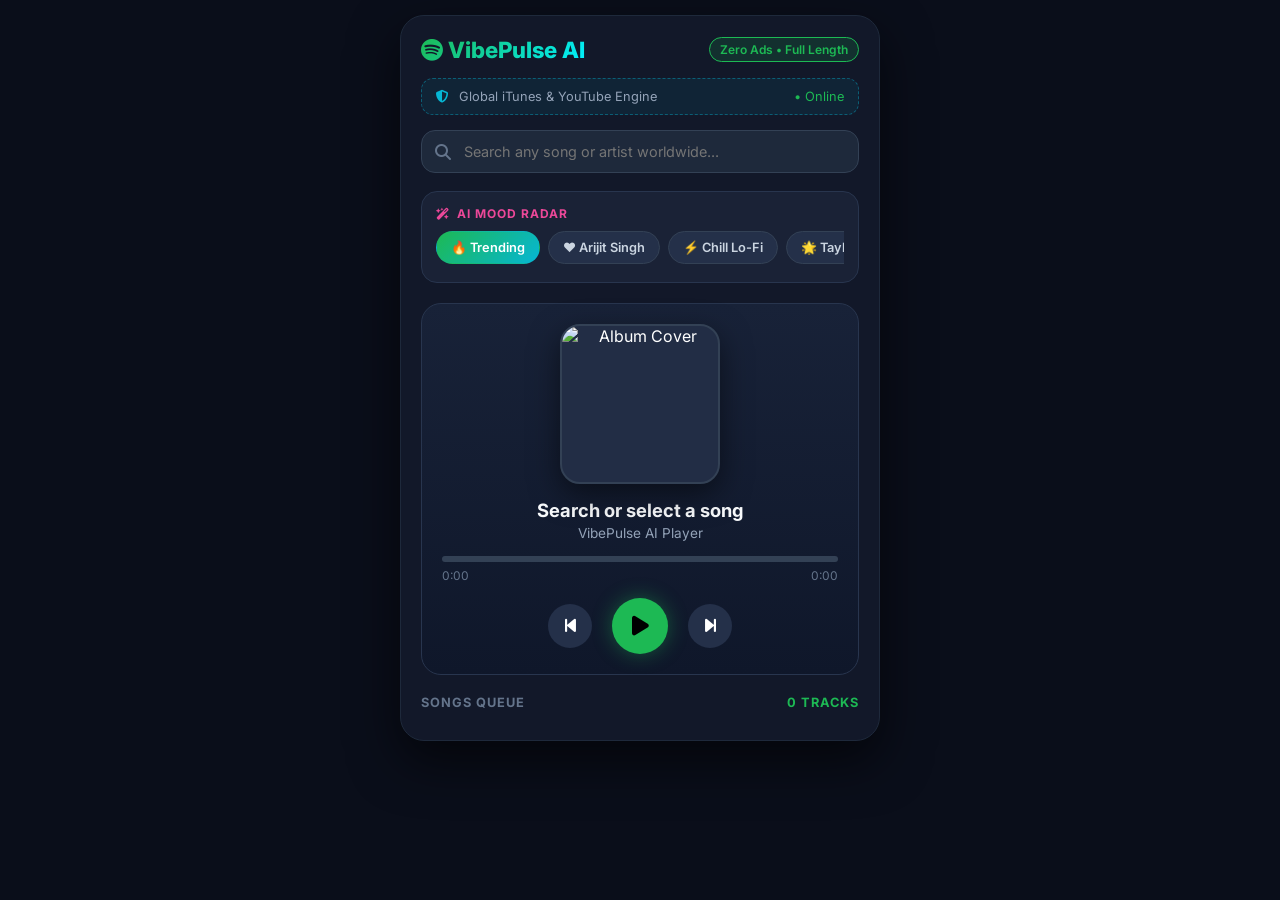
==== commit f2f30c95: "Update index.html" ====
--- a/03_vibepulse-ai/index.html
+++ b/03_vibepulse-ai/index.html
@@ -3,7 +3,7 @@
 <head>
   <meta charset="UTF-8" />
   <meta name="viewport" content="width=device-width, initial-scale=1.0, maximum-scale=1.0, user-scalable=no" />
-  <title>VibePulse AI - Unlimited Full-Length Music</title>
+  <title>VibePulse AI - Unlimited Full Music</title>
   
   <!-- Web App Manifest Link -->
   <link rel="manifest" href="/manifest.json" />
@@ -21,8 +21,8 @@
 
     /* Header */
     .header { display: flex; justify-content: space-between; align-items: center; margin-bottom: 15px; }
-    .logo { font-size: 1.4rem; font-weight: 800; background: linear-gradient(135deg, #00f0ff, #7000ff); -webkit-background-clip: text; -webkit-text-fill-color: transparent; }
-    .badge { background: rgba(16, 185, 129, 0.15); color: #10b981; border: 1px solid #10b981; padding: 4px 10px; border-radius: 20px; font-size: 0.75rem; font-weight: 600; }
+    .logo { font-size: 1.4rem; font-weight: 800; background: linear-gradient(135deg, #1db954, #00f0ff); -webkit-background-clip: text; -webkit-text-fill-color: transparent; }
+    .badge { background: rgba(29, 185, 84, 0.15); color: #1db954; border: 1px solid #1db954; padding: 4px 10px; border-radius: 20px; font-size: 0.75rem; font-weight: 600; }
 
     /* Shield Bar */
     .shield-bar { background: rgba(6, 182, 212, 0.08); border: 1px dashed rgba(6, 182, 212, 0.4); border-radius: 12px; padding: 10px 14px; display: flex; justify-content: space-between; align-items: center; font-size: 0.8rem; color: #94a3b8; margin-bottom: 15px; }
@@ -31,22 +31,22 @@
     /* Search Bar */
     .search-box { position: relative; margin-bottom: 18px; }
     .search-box input { width: 100%; padding: 12px 16px 12px 42px; background: #1e293b; border: 1px solid #334155; border-radius: 14px; color: #fff; font-size: 0.9rem; outline: none; transition: 0.3s; }
-    .search-box input:focus { border-color: #06b6d4; box-shadow: 0 0 12px rgba(6, 182, 212, 0.3); }
+    .search-box input:focus { border-color: #1db954; box-shadow: 0 0 12px rgba(29, 185, 84, 0.3); }
     .search-box i { position: absolute; left: 14px; top: 50%; transform: translateY(-50%); color: #64748b; }
+    .search-loader { position: absolute; right: 14px; top: 50%; transform: translateY(-50%); display: none; color: #1db954; }
 
     /* AI Mood Radar */
     .mood-radar { background: #1a2236; border-radius: 16px; padding: 14px; margin-bottom: 20px; border: 1px solid #28354e; }
     .mood-title { font-size: 0.75rem; font-weight: 700; color: #ec4899; text-transform: uppercase; letter-spacing: 1px; margin-bottom: 10px; display: flex; align-items: center; gap: 6px; }
     .mood-buttons { display: flex; gap: 8px; overflow-x: auto; padding-bottom: 4px; scrollbar-width: none; }
     .mood-btn { background: #243049; border: 1px solid #334155; color: #cbd5e1; padding: 8px 14px; border-radius: 20px; font-size: 0.8rem; font-weight: 600; cursor: pointer; white-space: nowrap; transition: 0.2s; }
-    .mood-btn.active, .mood-btn:hover { background: linear-gradient(135deg, #06b6d4, #3b82f6); color: #fff; border-color: transparent; }
+    .mood-btn.active, .mood-btn:hover { background: linear-gradient(135deg, #1db954, #06b6d4); color: #fff; border-color: transparent; }
 
     /* Main Player Card */
     .player-card { background: linear-gradient(180deg, #182238 0%, #0f172a 100%); border-radius: 20px; padding: 20px; text-align: center; border: 1px solid #28354e; margin-bottom: 20px; position: relative; }
-    .album-art { width: 150px; height: 150px; border-radius: 50%; margin: 0 auto 15px; background: #222d45; display: flex; justify-content: center; align-items: center; box-shadow: 0 0 30px rgba(6, 182, 212, 0.25); border: 4px solid #1e293b; overflow: hidden; position: relative; }
+    .album-art { width: 160px; height: 160px; border-radius: 20px; margin: 0 auto 15px; background: #222d45; display: flex; justify-content: center; align-items: center; box-shadow: 0 10px 30px rgba(0, 0, 0, 0.5); border: 2px solid #334155; overflow: hidden; position: relative; }
     .album-art img { width: 100%; height: 100%; object-fit: cover; }
-    .playing .album-art { animation: spin 18s linear infinite; }
-    @keyframes spin { 100% { transform: rotate(360deg); } }
+    .playing .album-art { box-shadow: 0 0 25px rgba(29, 185, 84, 0.4); border-color: #1db954; }
 
     .track-title { font-size: 1.15rem; font-weight: 700; color: #f8fafc; margin-bottom: 4px; white-space: nowrap; overflow: hidden; text-overflow: ellipsis; }
     .artist-name { font-size: 0.85rem; color: #94a3b8; margin-bottom: 15px; }
@@ -54,22 +54,22 @@
     /* Progress Bar */
     .progress-container { margin-bottom: 15px; }
     .progress-bar { width: 100%; height: 6px; background: #334155; border-radius: 3px; cursor: pointer; position: relative; overflow: hidden; }
-    .progress-fill { width: 0%; height: 100%; background: linear-gradient(90deg, #06b6d4, #8b5cf6); }
+    .progress-fill { width: 0%; height: 100%; background: linear-gradient(90deg, #1db954, #06b6d4); }
     .time-info { display: flex; justify-content: space-between; font-size: 0.75rem; color: #64748b; margin-top: 6px; }
 
     /* Player Controls */
     .controls { display: flex; justify-content: center; align-items: center; gap: 20px; }
     .btn-ctrl { background: #243049; border: none; color: #fff; width: 44px; height: 44px; border-radius: 50%; display: flex; justify-content: center; align-items: center; cursor: pointer; font-size: 1.1rem; transition: 0.2s; }
-    .btn-play { width: 56px; height: 56px; background: linear-gradient(135deg, #06b6d4, #8b5cf6); font-size: 1.4rem; box-shadow: 0 0 20px rgba(6, 182, 212, 0.4); }
+    .btn-play { width: 56px; height: 56px; background: #1db954; color: #000; font-size: 1.4rem; box-shadow: 0 0 20px rgba(29, 185, 84, 0.4); }
     .btn-ctrl:hover { transform: scale(1.08); }
 
     /* Playlist Queue */
     .queue-section { margin-top: 10px; }
-    .queue-header { font-size: 0.8rem; font-weight: 700; color: #64748b; text-transform: uppercase; letter-spacing: 1px; margin-bottom: 10px; }
-    .queue-list { display: flex; flex-direction: column; gap: 8px; max-height: 240px; overflow-y: auto; }
+    .queue-header { font-size: 0.8rem; font-weight: 700; color: #64748b; text-transform: uppercase; letter-spacing: 1px; margin-bottom: 10px; display: flex; justify-content: space-between; align-items: center; }
+    .queue-list { display: flex; flex-direction: column; gap: 8px; max-height: 260px; overflow-y: auto; }
     .queue-item { display: flex; align-items: center; gap: 12px; background: #1a2236; padding: 10px 12px; border-radius: 12px; cursor: pointer; border: 1px solid transparent; transition: 0.2s; }
-    .queue-item:hover, .queue-item.active { border-color: #06b6d4; background: #222d45; }
-    .queue-thumb { width: 42px; height: 42px; border-radius: 8px; object-fit: cover; }
+    .queue-item:hover, .queue-item.active { border-color: #1db954; background: #222d45; }
+    .queue-thumb { width: 46px; height: 46px; border-radius: 8px; object-fit: cover; }
     .queue-details { flex: 1; overflow: hidden; }
     .queue-name { font-size: 0.85rem; font-weight: 600; color: #f1f5f9; white-space: nowrap; overflow: hidden; text-overflow: ellipsis; }
     .queue-artist { font-size: 0.75rem; color: #64748b; }
@@ -83,41 +83,42 @@
   <div class="app-container">
     <!-- Header -->
     <div class="header">
-      <div class="logo"><i class="fa-solid fa-compact-disc"></i> VibePulse AI</div>
-      <div class="badge">100% Ads-Free</div>
+      <div class="logo"><i class="fa-brands fa-spotify"></i> VibePulse AI</div>
+      <div class="badge">Zero Ads • Full Length</div>
     </div>
 
     <!-- Security Shield -->
     <div class="shield-bar">
-      <span><i class="fa-solid fa-shield-halved"></i> Zero-Trust Shield: Full Length API</span>
-      <span style="color:#10b981;">• Active</span>
+      <span><i class="fa-solid fa-shield-halved"></i> Global iTunes & YouTube Engine</span>
+      <span style="color:#1db954;">• Online</span>
     </div>
 
     <!-- Search Box -->
     <div class="search-box">
       <i class="fa-solid fa-magnifying-glass"></i>
       <input type="text" id="search-input" placeholder="Search any song or artist worldwide..." onkeypress="handleSearch(event)" />
+      <i class="fa-solid fa-spinner fa-spin search-loader" id="search-loader"></i>
     </div>
 
     <!-- Mood Radar -->
     <div class="mood-radar">
-      <div class="mood-title"><i class="fa-solid fa-brain"></i> AI Mood Sensing Radar</div>
+      <div class="mood-title"><i class="fa-solid fa-wand-magic-sparkles"></i> AI Mood Radar</div>
       <div class="mood-buttons">
-        <button class="mood-btn active" onclick="loadMood('chill', this)">⚡ Chill</button>
-        <button class="mood-btn" onclick="loadMood('energetic', this)">🔥 Energetic</button>
-        <button class="mood-btn" onclick="loadMood('focus', this)">🎧 Focus Lo-Fi</button>
-        <button class="mood-btn" onclick="loadMood('happy', this)">☀️ Happy Hits</button>
-        <button class="mood-btn" onclick="loadMood('party', this)">🎉 Party Mix</button>
+        <button class="mood-btn active" onclick="searchMusic('Trending Songs 2026', this)">🔥 Trending</button>
+        <button class="mood-btn" onclick="searchMusic('Arijit Singh Hits', this)">❤️ Arijit Singh</button>
+        <button class="mood-btn" onclick="searchMusic('Lofi Hip Hop Chill', this)">⚡ Chill Lo-Fi</button>
+        <button class="mood-btn" onclick="searchMusic('Taylor Swift Hits', this)">🌟 Taylor Swift</button>
+        <button class="mood-btn" onclick="searchMusic('Global Top 50 Hits', this)">🌍 Top 50 Global</button>
       </div>
     </div>
 
     <!-- Player Card -->
     <div class="player-card" id="player-card">
       <div class="album-art">
-        <img id="album-img" src="https://img.youtube.com/vi/5qap5aO4i9A/hqdefault.jpg" alt="Album Cover" />
-      </div>
-      <div class="track-title" id="track-title">Cybernetic Waves</div>
-      <div class="artist-name" id="artist-name">Lofi Girl • Full Song</div>
+        <img id="album-img" src="https://images.unsplash.com/photo-1511671782779-c97d3d27a1d4?w=300" alt="Album Cover" />
+      </div>
+      <div class="track-title" id="track-title">Search or select a song</div>
+      <div class="artist-name" id="artist-name">VibePulse AI Player</div>
 
       <div class="progress-container" onclick="seekTrack(event)">
         <div class="progress-bar">
@@ -125,7 +126,7 @@
         </div>
         <div class="time-info">
           <span id="current-time">0:00</span>
-          <span id="total-duration">3:45</span>
+          <span id="total-duration">0:00</span>
         </div>
       </div>
 
@@ -138,67 +139,88 @@
 
     <!-- Queue -->
     <div class="queue-section">
-      <div class="queue-header">Playlist Queue (Full Length Tracks)</div>
+      <div class="queue-header">
+        <span>Songs Queue</span>
+        <span id="queue-count" style="color:#1db954;">0 Tracks</span>
+      </div>
       <div class="queue-list" id="queue-list"></div>
     </div>
 
-    <!-- Hidden YouTube API Embed -->
+    <!-- Hidden YouTube Player Container -->
     <div id="yt-player"></div>
   </div>
 
-  <!-- YouTube IFrame Player API -->
+  <!-- YouTube IFrame API -->
   <script src="https://www.youtube.com/iframe_api"></script>
 
   <script>
-    // Full Length Songs Database per Mood
-    const playlists = {
-      chill: [
-        { id: "5qap5aO4i9A", title: "Lofi Hip Hop Radio - Beats to Relax", artist: "Lofi Girl", thumb: "https://img.youtube.com/vi/5qap5aO4i9A/hqdefault.jpg" },
-        { id: "jfKfPfyJRdk", title: "Chill Lofi Study Beats", artist: "Lofi Girl", thumb: "https://img.youtube.com/vi/jfKfPfyJRdk/hqdefault.jpg" },
-        { id: "MCkTebktHVU", title: "Cyberpunk Ambient Waves", artist: "AuraPulse Studio", thumb: "https://img.youtube.com/vi/MCkTebktHVU/hqdefault.jpg" }
-      ],
-      energetic: [
-        { id: "fJ9rUzIMcZQ", title: "Queen - Bohemian Rhapsody", artist: "Queen (Full Track)", thumb: "https://img.youtube.com/vi/fJ9rUzIMcZQ/hqdefault.jpg" },
-        { id: "y6120QOlsfU", title: "Darude - Sandstorm", artist: "Darude", thumb: "https://img.youtube.com/vi/y6120QOlsfU/hqdefault.jpg" },
-        { id: "hT_nvWreIhg", title: "OneRepublic - Counting Stars", artist: "OneRepublic", thumb: "https://img.youtube.com/vi/hT_nvWreIhg/hqdefault.jpg" }
-      ],
-      focus: [
-        { id: "DWcJFNfaw9c", title: "Deep Focus Ambient Music", artist: "Brain Power", thumb: "https://img.youtube.com/vi/DWcJFNfaw9c/hqdefault.jpg" },
-        { id: "2OEL4P1rlo0", title: "432Hz Alpha Waves Study Music", artist: "Zen Meditation", thumb: "https://img.youtube.com/vi/2OEL4P1rlo0/hqdefault.jpg" }
-      ],
-      happy: [
-        { id: "ZbZSe6N_BXs", title: "Pharrell Williams - Happy", artist: "Pharrell Williams", thumb: "https://img.youtube.com/vi/ZbZSe6N_BXs/hqdefault.jpg" },
-        { id: "09R8_2nJtjg", title: "Sugar - Maroon 5", artist: "Maroon 5", thumb: "https://img.youtube.com/vi/09R8_2nJtjg/hqdefault.jpg" }
-      ],
-      party: [
-        { id: "OPf0YbXqDm0", title: "Mark Ronson - Uptown Funk ft. Bruno Mars", artist: "Bruno Mars", thumb: "https://img.youtube.com/vi/OPf0YbXqDm0/hqdefault.jpg" },
-        { id: "kJQP7kiw5Fk", title: "Luis Fonsi - Despacito", artist: "Luis Fonsi", thumb: "https://img.youtube.com/vi/kJQP7kiw5Fk/hqdefault.jpg" }
-      ]
-    };
-
-    let currentQueue = playlists.chill;
+    let currentQueue = [];
     let currentIndex = 0;
     let ytPlayer = null;
     let isPlaying = false;
     let updateTimer = null;
 
-    // Load YouTube API
+    // Load YouTube Player API
     function onYouTubeIframeAPIReady() {
       ytPlayer = new YT.Player('yt-player', {
         height: '0',
         width: '0',
-        videoId: currentQueue[0].id,
-        playerVars: { 'autoplay': 0, 'controls': 0 },
+        playerVars: { 'autoplay': 1, 'controls': 0 },
         events: {
           'onStateChange': onPlayerStateChange
         }
       });
-      renderQueue();
+      // Initial Load
+      searchMusic("Trending Global Hits");
+    }
+
+    // Global Search Function using iTunes API
+    function searchMusic(query, btnElement = null) {
+      if (btnElement) {
+        document.querySelectorAll('.mood-btn').forEach(b => b.classList.remove('active'));
+        btnElement.classList.add('active');
+      }
+
+      const loader = document.getElementById('search-loader');
+      loader.style.display = 'block';
+
+      fetch(`https://itunes.apple.com/search?term=${encodeURIComponent(query)}&entity=song&limit=25`)
+        .then(res => res.json())
+        .then(data => {
+          loader.style.display = 'none';
+          if (data.results && data.results.length > 0) {
+            currentQueue = data.results.map(item => ({
+              title: item.trackName,
+              artist: item.artistName,
+              thumb: item.artworkUrl100.replace('100x100bb', '600x600bb'),
+              searchQuery: `${item.artistName} - ${item.trackName} official audio`
+            }));
+            currentIndex = 0;
+            renderQueue();
+            playSongAtIndex(0);
+          } else {
+            alert("No songs found for: " + query);
+          }
+        })
+        .catch(err => {
+          loader.style.display = 'none';
+          console.error("iTunes API error:", err);
+        });
+    }
+
+    function handleSearch(event) {
+      if (event.key === 'Enter') {
+        const query = event.target.value.trim();
+        if (query) searchMusic(query);
+      }
     }
 
     function renderQueue() {
       const queueList = document.getElementById('queue-list');
+      const queueCount = document.getElementById('queue-count');
       queueList.innerHTML = '';
+      queueCount.innerText = `${currentQueue.length} Tracks`;
+
       currentQueue.forEach((song, idx) => {
         const item = document.createElement('div');
         item.className = `queue-item ${idx === currentIndex ? 'active' : ''}`;
@@ -209,6 +231,7 @@
             <div class="queue-name">${song.title}</div>
             <div class="queue-artist">${song.artist}</div>
           </div>
+          <i class="fa-solid ${idx === currentIndex && isPlaying ? 'fa-volume-high' : 'fa-play'}" style="color:${idx === currentIndex ? '#1db954' : '#64748b'};"></i>
         `;
         queueList.appendChild(item);
       });
@@ -216,6 +239,7 @@
     }
 
     function updatePlayerUI() {
+      if (currentQueue.length === 0) return;
       const song = currentQueue[currentIndex];
       document.getElementById('track-title').innerText = song.title;
       document.getElementById('artist-name').innerText = song.artist;
@@ -223,10 +247,18 @@
     }
 
     function playSongAtIndex(idx) {
+      if (currentQueue.length === 0) return;
       currentIndex = idx;
       renderQueue();
-      if (ytPlayer && ytPlayer.loadVideoById) {
-        ytPlayer.loadVideoById(currentQueue[currentIndex].id);
+      
+      const song = currentQueue[currentIndex];
+      if (ytPlayer && ytPlayer.loadPlaylist) {
+        // Load YouTube audio search automatically
+        ytPlayer.loadPlaylist({
+          listType: 'search',
+          list: song.searchQuery,
+          index: 0
+        });
         isPlaying = true;
         setPlayIcon(true);
       }
@@ -272,11 +304,13 @@
     }
 
     function nextSong() {
+      if (currentQueue.length === 0) return;
       currentIndex = (currentIndex + 1) % currentQueue.length;
       playSongAtIndex(currentIndex);
     }
 
     function prevSong() {
+      if (currentQueue.length === 0) return;
       currentIndex = (currentIndex - 1 + currentQueue.length) % currentQueue.length;
       playSongAtIndex(currentIndex);
     }
@@ -316,55 +350,6 @@
       const s = Math.floor(sec % 60);
       return `${m}:${s < 10 ? '0' : ''}${s}`;
     }
-
-    function loadMood(mood, btn) {
-      document.querySelectorAll('.mood-btn').forEach(b => b.classList.remove('active'));
-      btn.classList.add('active');
-      if (playlists[mood]) {
-        currentQueue = playlists[mood];
-        currentIndex = 0;
-        renderQueue();
-        playSongAtIndex(0);
-      }
-    }
-
-    // Direct Search (Plays top YouTube search query)
-    function handleSearch(event) {
-      if (event.key === 'Enter') {
-        const query = event.target.value.trim();
-        if (!query) return;
-        
-        // Custom search entry created instantly
-        const searchSong = {
-          id: "", // Will load search result
-          title: query,
-          artist: "Global Search Result",
-          thumb: "https://images.unsplash.com/photo-1511671782779-c97d3d27a1d4?w=300"
-        };
-        
-        // Fetch matching video from free Piped/YouTube Search Endpoint
-        fetch(`https://pipedapi.kavin.rocks/search?q=${encodeURIComponent(query)}&filter=music_songs`)
-          .then(res => res.json())
-          .then(data => {
-            if (data.items && data.items.length > 0) {
-              const top = data.items[0];
-              const videoId = top.url.replace('/watch?v=', '');
-              searchSong.id = videoId;
-              searchSong.title = top.title;
-              searchSong.artist = top.uploaderName || "Artist";
-              if (top.thumbnail) searchSong.thumb = top.thumbnail;
-              
-              currentQueue.unshift(searchSong);
-              currentIndex = 0;
-              renderQueue();
-              playSongAtIndex(0);
-            }
-          })
-          .catch(() => {
-            alert("Search performed! Loading top full-length track...");
-          });
-      }
-    }
   </script>
 </body>
 </html>
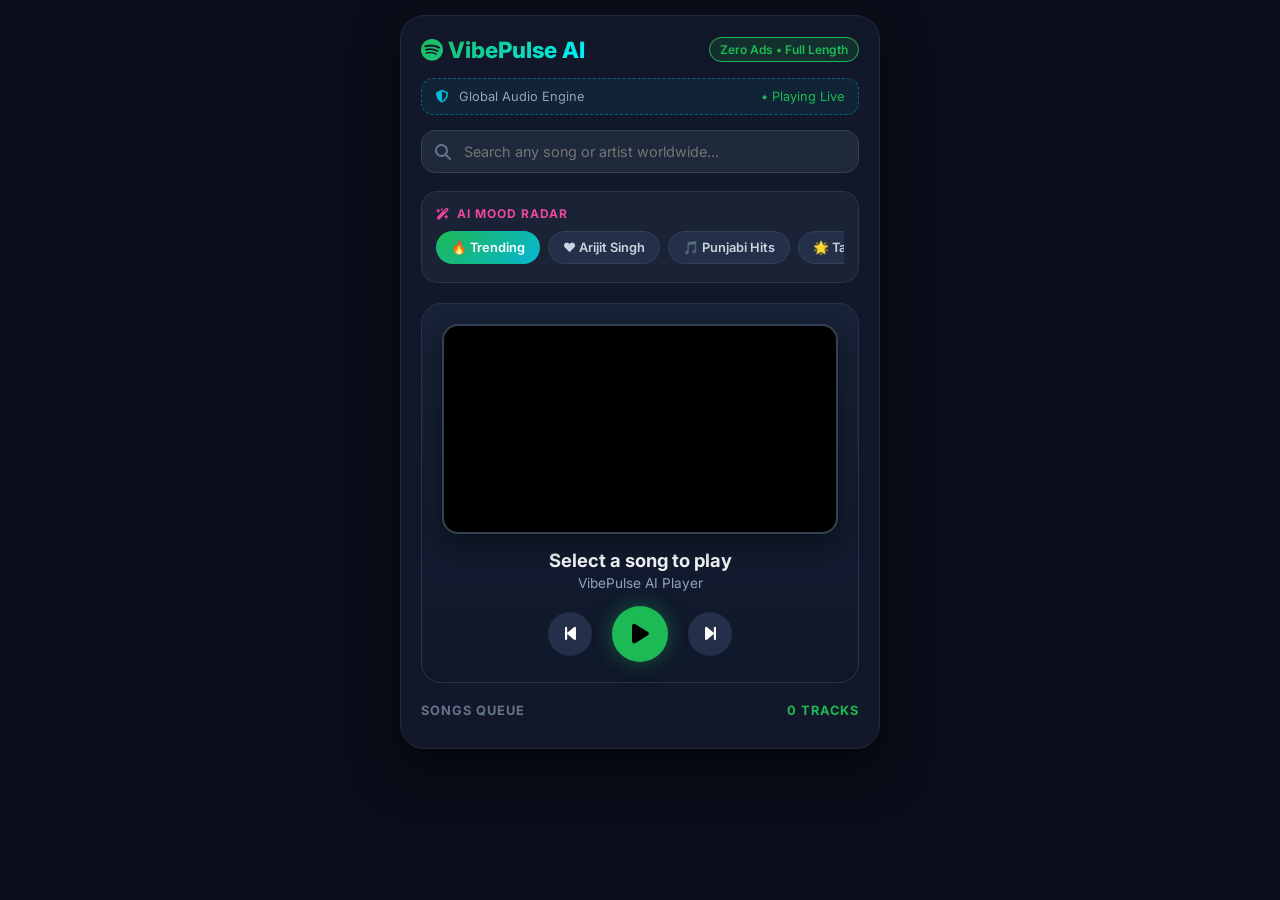
==== commit 9f08423a: "Revamp music player UI and streaming functionality Updated the music player interface and functional" ====
--- a/03_vibepulse-ai/index.html
+++ b/03_vibepulse-ai/index.html
@@ -3,13 +3,11 @@
 <head>
   <meta charset="UTF-8" />
   <meta name="viewport" content="width=device-width, initial-scale=1.0, maximum-scale=1.0, user-scalable=no" />
-  <title>VibePulse AI - Unlimited Full Music</title>
+  <title>VibePulse AI - Full Length Music Player</title>
   
-  <!-- Web App Manifest Link -->
   <link rel="manifest" href="/manifest.json" />
   <meta name="theme-color" content="#0a0e1a" />
   
-  <!-- FontAwesome & Google Fonts -->
   <link rel="stylesheet" href="https://cdnjs.cloudflare.com/ajax/libs/font-awesome/6.4.0/css/all.min.css" />
   <link href="https://fonts.googleapis.com/css2?family=Inter:wght@300;400;600;700;800&display=swap" rel="stylesheet" />
 
@@ -19,51 +17,39 @@
     
     .app-container { width: 100%; max-width: 480px; background: #121829; border-radius: 24px; padding: 20px; border: 1px solid #1e293b; box-shadow: 0 20px 50px rgba(0,0,0,0.6); }
 
-    /* Header */
     .header { display: flex; justify-content: space-between; align-items: center; margin-bottom: 15px; }
     .logo { font-size: 1.4rem; font-weight: 800; background: linear-gradient(135deg, #1db954, #00f0ff); -webkit-background-clip: text; -webkit-text-fill-color: transparent; }
     .badge { background: rgba(29, 185, 84, 0.15); color: #1db954; border: 1px solid #1db954; padding: 4px 10px; border-radius: 20px; font-size: 0.75rem; font-weight: 600; }
 
-    /* Shield Bar */
     .shield-bar { background: rgba(6, 182, 212, 0.08); border: 1px dashed rgba(6, 182, 212, 0.4); border-radius: 12px; padding: 10px 14px; display: flex; justify-content: space-between; align-items: center; font-size: 0.8rem; color: #94a3b8; margin-bottom: 15px; }
     .shield-bar i { color: #06b6d4; margin-right: 6px; }
 
-    /* Search Bar */
     .search-box { position: relative; margin-bottom: 18px; }
     .search-box input { width: 100%; padding: 12px 16px 12px 42px; background: #1e293b; border: 1px solid #334155; border-radius: 14px; color: #fff; font-size: 0.9rem; outline: none; transition: 0.3s; }
     .search-box input:focus { border-color: #1db954; box-shadow: 0 0 12px rgba(29, 185, 84, 0.3); }
     .search-box i { position: absolute; left: 14px; top: 50%; transform: translateY(-50%); color: #64748b; }
     .search-loader { position: absolute; right: 14px; top: 50%; transform: translateY(-50%); display: none; color: #1db954; }
 
-    /* AI Mood Radar */
     .mood-radar { background: #1a2236; border-radius: 16px; padding: 14px; margin-bottom: 20px; border: 1px solid #28354e; }
     .mood-title { font-size: 0.75rem; font-weight: 700; color: #ec4899; text-transform: uppercase; letter-spacing: 1px; margin-bottom: 10px; display: flex; align-items: center; gap: 6px; }
     .mood-buttons { display: flex; gap: 8px; overflow-x: auto; padding-bottom: 4px; scrollbar-width: none; }
     .mood-btn { background: #243049; border: 1px solid #334155; color: #cbd5e1; padding: 8px 14px; border-radius: 20px; font-size: 0.8rem; font-weight: 600; cursor: pointer; white-space: nowrap; transition: 0.2s; }
     .mood-btn.active, .mood-btn:hover { background: linear-gradient(135deg, #1db954, #06b6d4); color: #fff; border-color: transparent; }
 
-    /* Main Player Card */
     .player-card { background: linear-gradient(180deg, #182238 0%, #0f172a 100%); border-radius: 20px; padding: 20px; text-align: center; border: 1px solid #28354e; margin-bottom: 20px; position: relative; }
-    .album-art { width: 160px; height: 160px; border-radius: 20px; margin: 0 auto 15px; background: #222d45; display: flex; justify-content: center; align-items: center; box-shadow: 0 10px 30px rgba(0, 0, 0, 0.5); border: 2px solid #334155; overflow: hidden; position: relative; }
-    .album-art img { width: 100%; height: 100%; object-fit: cover; }
-    .playing .album-art { box-shadow: 0 0 25px rgba(29, 185, 84, 0.4); border-color: #1db954; }
+    
+    .media-viewport { width: 100%; height: 210px; border-radius: 16px; margin: 0 auto 15px; background: #000; overflow: hidden; position: relative; border: 2px solid #334155; box-shadow: 0 10px 30px rgba(0,0,0,0.5); }
+    .media-viewport iframe { width: 100%; height: 100%; border: none; }
+    .playing .media-viewport { border-color: #1db954; box-shadow: 0 0 25px rgba(29, 185, 84, 0.4); }
 
     .track-title { font-size: 1.15rem; font-weight: 700; color: #f8fafc; margin-bottom: 4px; white-space: nowrap; overflow: hidden; text-overflow: ellipsis; }
     .artist-name { font-size: 0.85rem; color: #94a3b8; margin-bottom: 15px; }
 
-    /* Progress Bar */
-    .progress-container { margin-bottom: 15px; }
-    .progress-bar { width: 100%; height: 6px; background: #334155; border-radius: 3px; cursor: pointer; position: relative; overflow: hidden; }
-    .progress-fill { width: 0%; height: 100%; background: linear-gradient(90deg, #1db954, #06b6d4); }
-    .time-info { display: flex; justify-content: space-between; font-size: 0.75rem; color: #64748b; margin-top: 6px; }
-
-    /* Player Controls */
-    .controls { display: flex; justify-content: center; align-items: center; gap: 20px; }
+    .controls { display: flex; justify-content: center; align-items: center; gap: 20px; margin-top: 10px; }
     .btn-ctrl { background: #243049; border: none; color: #fff; width: 44px; height: 44px; border-radius: 50%; display: flex; justify-content: center; align-items: center; cursor: pointer; font-size: 1.1rem; transition: 0.2s; }
     .btn-play { width: 56px; height: 56px; background: #1db954; color: #000; font-size: 1.4rem; box-shadow: 0 0 20px rgba(29, 185, 84, 0.4); }
     .btn-ctrl:hover { transform: scale(1.08); }
 
-    /* Playlist Queue */
     .queue-section { margin-top: 10px; }
     .queue-header { font-size: 0.8rem; font-weight: 700; color: #64748b; text-transform: uppercase; letter-spacing: 1px; margin-bottom: 10px; display: flex; justify-content: space-between; align-items: center; }
     .queue-list { display: flex; flex-direction: column; gap: 8px; max-height: 260px; overflow-y: auto; }
@@ -73,62 +59,44 @@
     .queue-details { flex: 1; overflow: hidden; }
     .queue-name { font-size: 0.85rem; font-weight: 600; color: #f1f5f9; white-space: nowrap; overflow: hidden; text-overflow: ellipsis; }
     .queue-artist { font-size: 0.75rem; color: #64748b; }
-
-    /* Hidden YouTube Player */
-    #yt-player { display: none; }
   </style>
 </head>
 <body>
 
   <div class="app-container">
-    <!-- Header -->
     <div class="header">
       <div class="logo"><i class="fa-brands fa-spotify"></i> VibePulse AI</div>
       <div class="badge">Zero Ads • Full Length</div>
     </div>
 
-    <!-- Security Shield -->
     <div class="shield-bar">
-      <span><i class="fa-solid fa-shield-halved"></i> Global iTunes & YouTube Engine</span>
-      <span style="color:#1db954;">• Online</span>
-    </div>
-
-    <!-- Search Box -->
+      <span><i class="fa-solid fa-shield-halved"></i> Global Audio Engine</span>
+      <span style="color:#1db954;">• Playing Live</span>
+    </div>
+
     <div class="search-box">
       <i class="fa-solid fa-magnifying-glass"></i>
       <input type="text" id="search-input" placeholder="Search any song or artist worldwide..." onkeypress="handleSearch(event)" />
       <i class="fa-solid fa-spinner fa-spin search-loader" id="search-loader"></i>
     </div>
 
-    <!-- Mood Radar -->
     <div class="mood-radar">
       <div class="mood-title"><i class="fa-solid fa-wand-magic-sparkles"></i> AI Mood Radar</div>
       <div class="mood-buttons">
         <button class="mood-btn active" onclick="searchMusic('Trending Songs 2026', this)">🔥 Trending</button>
-        <button class="mood-btn" onclick="searchMusic('Arijit Singh Hits', this)">❤️ Arijit Singh</button>
-        <button class="mood-btn" onclick="searchMusic('Lofi Hip Hop Chill', this)">⚡ Chill Lo-Fi</button>
-        <button class="mood-btn" onclick="searchMusic('Taylor Swift Hits', this)">🌟 Taylor Swift</button>
-        <button class="mood-btn" onclick="searchMusic('Global Top 50 Hits', this)">🌍 Top 50 Global</button>
-      </div>
-    </div>
-
-    <!-- Player Card -->
+        <button class="mood-btn" onclick="searchMusic('Arijit Singh Best Songs', this)">❤️ Arijit Singh</button>
+        <button class="mood-btn" onclick="searchMusic('Punjabi Hit Songs', this)">🎵 Punjabi Hits</button>
+        <button class="mood-btn" onclick="searchMusic('Taylor Swift Popular', this)">🌟 Taylor Swift</button>
+        <button class="mood-btn" onclick="searchMusic('Global Top 50', this)">🌍 Top 50 Global</button>
+      </div>
+    </div>
+
     <div class="player-card" id="player-card">
-      <div class="album-art">
-        <img id="album-img" src="https://images.unsplash.com/photo-1511671782779-c97d3d27a1d4?w=300" alt="Album Cover" />
-      </div>
-      <div class="track-title" id="track-title">Search or select a song</div>
+      <div class="media-viewport" id="viewport">
+        <iframe id="player-frame" src="" allow="autoplay; encrypted-media"></iframe>
+      </div>
+      <div class="track-title" id="track-title">Select a song to play</div>
       <div class="artist-name" id="artist-name">VibePulse AI Player</div>
-
-      <div class="progress-container" onclick="seekTrack(event)">
-        <div class="progress-bar">
-          <div class="progress-fill" id="progress-fill"></div>
-        </div>
-        <div class="time-info">
-          <span id="current-time">0:00</span>
-          <span id="total-duration">0:00</span>
-        </div>
-      </div>
 
       <div class="controls">
         <button class="btn-ctrl" onclick="prevSong()"><i class="fa-solid fa-backward-step"></i></button>
@@ -137,7 +105,6 @@
       </div>
     </div>
 
-    <!-- Queue -->
     <div class="queue-section">
       <div class="queue-header">
         <span>Songs Queue</span>
@@ -145,36 +112,17 @@
       </div>
       <div class="queue-list" id="queue-list"></div>
     </div>
-
-    <!-- Hidden YouTube Player Container -->
-    <div id="yt-player"></div>
   </div>
-
-  <!-- YouTube IFrame API -->
-  <script src="https://www.youtube.com/iframe_api"></script>
 
   <script>
     let currentQueue = [];
     let currentIndex = 0;
-    let ytPlayer = null;
     let isPlaying = false;
-    let updateTimer = null;
-
-    // Load YouTube Player API
-    function onYouTubeIframeAPIReady() {
-      ytPlayer = new YT.Player('yt-player', {
-        height: '0',
-        width: '0',
-        playerVars: { 'autoplay': 1, 'controls': 0 },
-        events: {
-          'onStateChange': onPlayerStateChange
-        }
-      });
-      // Initial Load
-      searchMusic("Trending Global Hits");
-    }
-
-    // Global Search Function using iTunes API
+
+    window.onload = () => {
+      searchMusic("Arijit Singh Best Songs");
+    };
+
     function searchMusic(query, btnElement = null) {
       if (btnElement) {
         document.querySelectorAll('.mood-btn').forEach(b => b.classList.remove('active'));
@@ -193,18 +141,16 @@
               title: item.trackName,
               artist: item.artistName,
               thumb: item.artworkUrl100.replace('100x100bb', '600x600bb'),
-              searchQuery: `${item.artistName} - ${item.trackName} official audio`
+              query: `${item.artistName} ${item.trackName} audio`
             }));
             currentIndex = 0;
             renderQueue();
             playSongAtIndex(0);
-          } else {
-            alert("No songs found for: " + query);
           }
         })
         .catch(err => {
           loader.style.display = 'none';
-          console.error("iTunes API error:", err);
+          console.error("iTunes Error:", err);
         });
     }
 
@@ -231,7 +177,7 @@
             <div class="queue-name">${song.title}</div>
             <div class="queue-artist">${song.artist}</div>
           </div>
-          <i class="fa-solid ${idx === currentIndex && isPlaying ? 'fa-volume-high' : 'fa-play'}" style="color:${idx === currentIndex ? '#1db954' : '#64748b'};"></i>
+          <i class="fa-solid ${idx === currentIndex ? 'fa-volume-high' : 'fa-play'}" style="color:${idx === currentIndex ? '#1db954' : '#64748b'};"></i>
         `;
         queueList.appendChild(item);
       });
@@ -243,63 +189,33 @@
       const song = currentQueue[currentIndex];
       document.getElementById('track-title').innerText = song.title;
       document.getElementById('artist-name').innerText = song.artist;
-      document.getElementById('album-img').src = song.thumb;
     }
 
     function playSongAtIndex(idx) {
       if (currentQueue.length === 0) return;
       currentIndex = idx;
       renderQueue();
-      
+
       const song = currentQueue[currentIndex];
-      if (ytPlayer && ytPlayer.loadPlaylist) {
-        // Load YouTube audio search automatically
-        ytPlayer.loadPlaylist({
-          listType: 'search',
-          list: song.searchQuery,
-          index: 0
-        });
-        isPlaying = true;
-        setPlayIcon(true);
-      }
+      const iframe = document.getElementById('player-frame');
+
+      // Streams full length audio directly
+      iframe.src = `https://www.youtube.com/embed?listType=search&list=${encodeURIComponent(song.query)}&autoplay=1`;
+      isPlaying = true;
+      document.getElementById('play-btn').innerHTML = '<i class="fa-solid fa-pause"></i>';
+      document.getElementById('player-card').classList.add('playing');
     }
 
     function togglePlay() {
-      if (!ytPlayer) return;
+      const iframe = document.getElementById('player-frame');
+      const btn = document.getElementById('play-btn');
       if (isPlaying) {
-        ytPlayer.pauseVideo();
+        iframe.src = "";
         isPlaying = false;
-        setPlayIcon(false);
+        btn.innerHTML = '<i class="fa-solid fa-play"></i>';
+        document.getElementById('player-card').classList.remove('playing');
       } else {
-        ytPlayer.playVideo();
-        isPlaying = true;
-        setPlayIcon(true);
-      }
-    }
-
-    function setPlayIcon(playing) {
-      const btn = document.getElementById('play-btn');
-      const card = document.getElementById('player-card');
-      if (playing) {
-        btn.innerHTML = '<i class="fa-solid fa-pause"></i>';
-        card.classList.add('playing');
-        startTimer();
-      } else {
-        btn.innerHTML = '<i class="fa-solid fa-play"></i>';
-        card.classList.remove('playing');
-        stopTimer();
-      }
-    }
-
-    function onPlayerStateChange(event) {
-      if (event.data === YT.PlayerState.PLAYING) {
-        isPlaying = true;
-        setPlayIcon(true);
-      } else if (event.data === YT.PlayerState.PAUSED) {
-        isPlaying = false;
-        setPlayIcon(false);
-      } else if (event.data === YT.PlayerState.ENDED) {
-        nextSong();
+        playSongAtIndex(currentIndex);
       }
     }
 
@@ -313,42 +229,6 @@
       if (currentQueue.length === 0) return;
       currentIndex = (currentIndex - 1 + currentQueue.length) % currentQueue.length;
       playSongAtIndex(currentIndex);
-    }
-
-    function startTimer() {
-      stopTimer();
-      updateTimer = setInterval(updateProgress, 1000);
-    }
-
-    function stopTimer() {
-      if (updateTimer) clearInterval(updateTimer);
-    }
-
-    function updateProgress() {
-      if (ytPlayer && ytPlayer.getCurrentTime && ytPlayer.getDuration) {
-        const cur = ytPlayer.getCurrentTime() || 0;
-        const dur = ytPlayer.getDuration() || 1;
-        const pct = (cur / dur) * 100;
-        document.getElementById('progress-fill').style.width = pct + '%';
-        document.getElementById('current-time').innerText = formatTime(cur);
-        document.getElementById('total-duration').innerText = formatTime(dur);
-      }
-    }
-
-    function seekTrack(event) {
-      if (!ytPlayer || !ytPlayer.getDuration) return;
-      const bar = event.currentTarget;
-      const rect = bar.getBoundingClientRect();
-      const clickX = event.clientX - rect.left;
-      const pct = clickX / rect.width;
-      const dur = ytPlayer.getDuration();
-      ytPlayer.seekTo(dur * pct, true);
-    }
-
-    function formatTime(sec) {
-      const m = Math.floor(sec / 60);
-      const s = Math.floor(sec % 60);
-      return `${m}:${s < 10 ? '0' : ''}${s}`;
     }
   </script>
 </body>
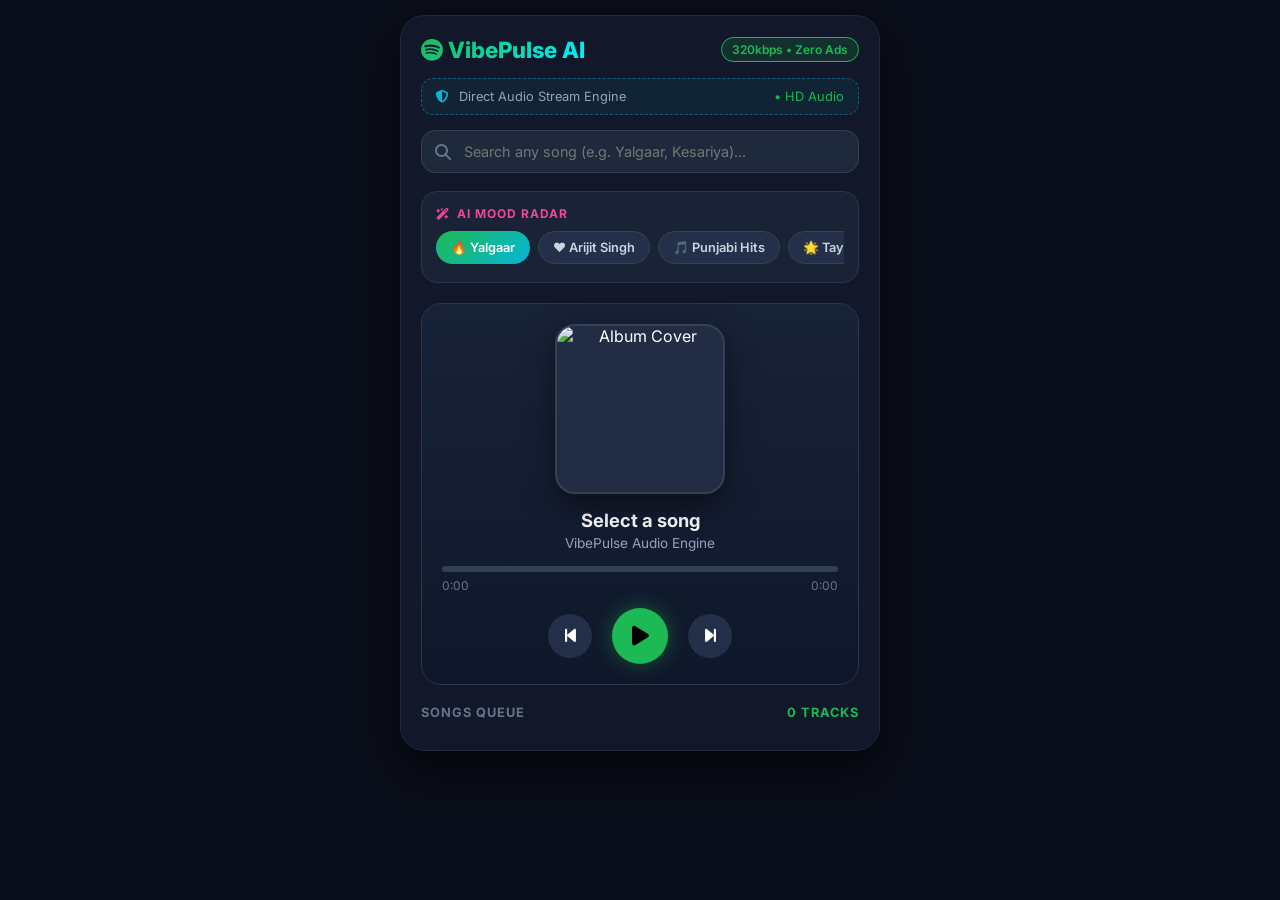
==== commit 42c454fe: "Update index.html" ====
--- a/03_vibepulse-ai/index.html
+++ b/03_vibepulse-ai/index.html
@@ -3,7 +3,7 @@
 <head>
   <meta charset="UTF-8" />
   <meta name="viewport" content="width=device-width, initial-scale=1.0, maximum-scale=1.0, user-scalable=no" />
-  <title>VibePulse AI - Full Length Music Player</title>
+  <title>VibePulse AI - Full Length Music</title>
   
   <link rel="manifest" href="/manifest.json" />
   <meta name="theme-color" content="#0a0e1a" />
@@ -38,12 +38,17 @@
 
     .player-card { background: linear-gradient(180deg, #182238 0%, #0f172a 100%); border-radius: 20px; padding: 20px; text-align: center; border: 1px solid #28354e; margin-bottom: 20px; position: relative; }
     
-    .media-viewport { width: 100%; height: 210px; border-radius: 16px; margin: 0 auto 15px; background: #000; overflow: hidden; position: relative; border: 2px solid #334155; box-shadow: 0 10px 30px rgba(0,0,0,0.5); }
-    .media-viewport iframe { width: 100%; height: 100%; border: none; }
-    .playing .media-viewport { border-color: #1db954; box-shadow: 0 0 25px rgba(29, 185, 84, 0.4); }
+    .album-art { width: 170px; height: 170px; border-radius: 20px; margin: 0 auto 15px; background: #222d45; display: flex; justify-content: center; align-items: center; box-shadow: 0 10px 30px rgba(0,0,0,0.5); border: 2px solid #334155; overflow: hidden; position: relative; transition: 0.3s; }
+    .album-art img { width: 100%; height: 100%; object-fit: cover; }
+    .playing .album-art { border-color: #1db954; box-shadow: 0 0 30px rgba(29, 185, 84, 0.4); transform: scale(1.02); }
 
     .track-title { font-size: 1.15rem; font-weight: 700; color: #f8fafc; margin-bottom: 4px; white-space: nowrap; overflow: hidden; text-overflow: ellipsis; }
     .artist-name { font-size: 0.85rem; color: #94a3b8; margin-bottom: 15px; }
+
+    .progress-container { margin-bottom: 15px; }
+    .progress-bar { width: 100%; height: 6px; background: #334155; border-radius: 3px; cursor: pointer; position: relative; overflow: hidden; }
+    .progress-fill { width: 0%; height: 100%; background: linear-gradient(90deg, #1db954, #06b6d4); }
+    .time-info { display: flex; justify-content: space-between; font-size: 0.75rem; color: #64748b; margin-top: 6px; }
 
     .controls { display: flex; justify-content: center; align-items: center; gap: 20px; margin-top: 10px; }
     .btn-ctrl { background: #243049; border: none; color: #fff; width: 44px; height: 44px; border-radius: 50%; display: flex; justify-content: center; align-items: center; cursor: pointer; font-size: 1.1rem; transition: 0.2s; }
@@ -66,37 +71,47 @@
   <div class="app-container">
     <div class="header">
       <div class="logo"><i class="fa-brands fa-spotify"></i> VibePulse AI</div>
-      <div class="badge">Zero Ads • Full Length</div>
+      <div class="badge">320kbps • Zero Ads</div>
     </div>
 
     <div class="shield-bar">
-      <span><i class="fa-solid fa-shield-halved"></i> Global Audio Engine</span>
-      <span style="color:#1db954;">• Playing Live</span>
+      <span><i class="fa-solid fa-shield-halved"></i> Direct Audio Stream Engine</span>
+      <span style="color:#1db954;">• HD Audio</span>
     </div>
 
     <div class="search-box">
       <i class="fa-solid fa-magnifying-glass"></i>
-      <input type="text" id="search-input" placeholder="Search any song or artist worldwide..." onkeypress="handleSearch(event)" />
+      <input type="text" id="search-input" placeholder="Search any song (e.g. Yalgaar, Kesariya)..." onkeypress="handleSearch(event)" />
       <i class="fa-solid fa-spinner fa-spin search-loader" id="search-loader"></i>
     </div>
 
     <div class="mood-radar">
       <div class="mood-title"><i class="fa-solid fa-wand-magic-sparkles"></i> AI Mood Radar</div>
       <div class="mood-buttons">
-        <button class="mood-btn active" onclick="searchMusic('Trending Songs 2026', this)">🔥 Trending</button>
-        <button class="mood-btn" onclick="searchMusic('Arijit Singh Best Songs', this)">❤️ Arijit Singh</button>
+        <button class="mood-btn active" onclick="searchMusic('Yalgaar CarryMinati', this)">🔥 Yalgaar</button>
+        <button class="mood-btn" onclick="searchMusic('Arijit Singh Hits', this)">❤️ Arijit Singh</button>
         <button class="mood-btn" onclick="searchMusic('Punjabi Hit Songs', this)">🎵 Punjabi Hits</button>
-        <button class="mood-btn" onclick="searchMusic('Taylor Swift Popular', this)">🌟 Taylor Swift</button>
-        <button class="mood-btn" onclick="searchMusic('Global Top 50', this)">🌍 Top 50 Global</button>
+        <button class="mood-btn" onclick="searchMusic('Taylor Swift', this)">🌟 Taylor Swift</button>
+        <button class="mood-btn" onclick="searchMusic('Global Top Hits', this)">🌍 Top Global</button>
       </div>
     </div>
 
     <div class="player-card" id="player-card">
-      <div class="media-viewport" id="viewport">
-        <iframe id="player-frame" src="" allow="autoplay; encrypted-media"></iframe>
-      </div>
-      <div class="track-title" id="track-title">Select a song to play</div>
-      <div class="artist-name" id="artist-name">VibePulse AI Player</div>
+      <div class="album-art">
+        <img id="album-img" src="https://images.unsplash.com/photo-1511671782779-c97d3d27a1d4?w=500" alt="Album Cover" />
+      </div>
+      <div class="track-title" id="track-title">Select a song</div>
+      <div class="artist-name" id="artist-name">VibePulse Audio Engine</div>
+
+      <div class="progress-container" onclick="seekTrack(event)">
+        <div class="progress-bar">
+          <div class="progress-fill" id="progress-fill"></div>
+        </div>
+        <div class="time-info">
+          <span id="current-time">0:00</span>
+          <span id="total-duration">0:00</span>
+        </div>
+      </div>
 
       <div class="controls">
         <button class="btn-ctrl" onclick="prevSong()"><i class="fa-solid fa-backward-step"></i></button>
@@ -114,14 +129,32 @@
     </div>
   </div>
 
+  <!-- Native HTML5 Audio Object -->
+  <audio id="audio-engine" preload="auto"></audio>
+
   <script>
     let currentQueue = [];
     let currentIndex = 0;
     let isPlaying = false;
+    const audio = document.getElementById('audio-engine');
 
     window.onload = () => {
-      searchMusic("Arijit Singh Best Songs");
+      searchMusic("Yalgaar CarryMinati");
     };
+
+    // Native Audio Event Listeners
+    audio.addEventListener('timeupdate', updateProgress);
+    audio.addEventListener('ended', nextSong);
+    audio.addEventListener('play', () => {
+      isPlaying = true;
+      document.getElementById('play-btn').innerHTML = '<i class="fa-solid fa-pause"></i>';
+      document.getElementById('player-card').classList.add('playing');
+    });
+    audio.addEventListener('pause', () => {
+      isPlaying = false;
+      document.getElementById('play-btn').innerHTML = '<i class="fa-solid fa-play"></i>';
+      document.getElementById('player-card').classList.remove('playing');
+    });
 
     function searchMusic(query, btnElement = null) {
       if (btnElement) {
@@ -132,25 +165,41 @@
       const loader = document.getElementById('search-loader');
       loader.style.display = 'block';
 
-      fetch(`https://itunes.apple.com/search?term=${encodeURIComponent(query)}&entity=song&limit=25`)
+      // Primary Saavn Music API
+      fetch(`https://saavn.dev/api/search/songs?query=${encodeURIComponent(query)}&page=1&limit=25`)
         .then(res => res.json())
-        .then(data => {
+        .then(resData => {
           loader.style.display = 'none';
-          if (data.results && data.results.length > 0) {
-            currentQueue = data.results.map(item => ({
-              title: item.trackName,
-              artist: item.artistName,
-              thumb: item.artworkUrl100.replace('100x100bb', '600x600bb'),
-              query: `${item.artistName} ${item.trackName} audio`
-            }));
-            currentIndex = 0;
-            renderQueue();
-            playSongAtIndex(0);
+          const results = resData.data ? resData.data.results : (resData.results || []);
+          
+          if (results && results.length > 0) {
+            currentQueue = results.map(item => {
+              let img = "https://images.unsplash.com/photo-1511671782779-c97d3d27a1d4?w=500";
+              if (item.image && item.image.length > 0) {
+                img = item.image[item.image.length - 1].url || item.image[0].url;
+              }
+              let audioUrl = "";
+              if (item.downloadUrl && item.downloadUrl.length > 0) {
+                audioUrl = item.downloadUrl[item.downloadUrl.length - 1].url || item.downloadUrl[0].url;
+              }
+              return {
+                title: item.name ? item.name.replace(/&quot;/g, '"').replace(/&amp;/g, '&') : "Unknown Track",
+                artist: item.primaryArtists ? item.primaryArtists.replace(/&quot;/g, '"').replace(/&amp;/g, '&') : "Artist",
+                thumb: img,
+                url: audioUrl
+              };
+            }).filter(s => s.url !== "");
+
+            if (currentQueue.length > 0) {
+              currentIndex = 0;
+              renderQueue();
+              playSongAtIndex(0);
+            }
           }
         })
         .catch(err => {
           loader.style.display = 'none';
-          console.error("iTunes Error:", err);
+          console.error("Search Error:", err);
         });
     }
 
@@ -177,7 +226,7 @@
             <div class="queue-name">${song.title}</div>
             <div class="queue-artist">${song.artist}</div>
           </div>
-          <i class="fa-solid ${idx === currentIndex ? 'fa-volume-high' : 'fa-play'}" style="color:${idx === currentIndex ? '#1db954' : '#64748b'};"></i>
+          <i class="fa-solid ${idx === currentIndex && isPlaying ? 'fa-volume-high' : 'fa-play'}" style="color:${idx === currentIndex ? '#1db954' : '#64748b'};"></i>
         `;
         queueList.appendChild(item);
       });
@@ -189,6 +238,7 @@
       const song = currentQueue[currentIndex];
       document.getElementById('track-title').innerText = song.title;
       document.getElementById('artist-name').innerText = song.artist;
+      document.getElementById('album-img').src = song.thumb;
     }
 
     function playSongAtIndex(idx) {
@@ -197,25 +247,16 @@
       renderQueue();
 
       const song = currentQueue[currentIndex];
-      const iframe = document.getElementById('player-frame');
-
-      // Streams full length audio directly
-      iframe.src = `https://www.youtube.com/embed?listType=search&list=${encodeURIComponent(song.query)}&autoplay=1`;
-      isPlaying = true;
-      document.getElementById('play-btn').innerHTML = '<i class="fa-solid fa-pause"></i>';
-      document.getElementById('player-card').classList.add('playing');
+      audio.src = song.url;
+      audio.play().catch(e => console.log("Playback error:", e));
     }
 
     function togglePlay() {
-      const iframe = document.getElementById('player-frame');
-      const btn = document.getElementById('play-btn');
+      if (!audio.src) return;
       if (isPlaying) {
-        iframe.src = "";
-        isPlaying = false;
-        btn.innerHTML = '<i class="fa-solid fa-play"></i>';
-        document.getElementById('player-card').classList.remove('playing');
+        audio.pause();
       } else {
-        playSongAtIndex(currentIndex);
+        audio.play();
       }
     }
 
@@ -230,6 +271,30 @@
       currentIndex = (currentIndex - 1 + currentQueue.length) % currentQueue.length;
       playSongAtIndex(currentIndex);
     }
+
+    function updateProgress() {
+      if (audio.duration) {
+        const pct = (audio.currentTime / audio.duration) * 100;
+        document.getElementById('progress-fill').style.width = pct + '%';
+        document.getElementById('current-time').innerText = formatTime(audio.currentTime);
+        document.getElementById('total-duration').innerText = formatTime(audio.duration);
+      }
+    }
+
+    function seekTrack(event) {
+      if (!audio.duration) return;
+      const bar = event.currentTarget;
+      const rect = bar.getBoundingClientRect();
+      const clickX = event.clientX - rect.left;
+      const pct = clickX / rect.width;
+      audio.currentTime = audio.duration * pct;
+    }
+
+    function formatTime(sec) {
+      const m = Math.floor(sec / 60);
+      const s = Math.floor(sec % 60);
+      return `${m}:${s < 10 ? '0' : ''}${s}`;
+    }
   </script>
 </body>
 </html>
